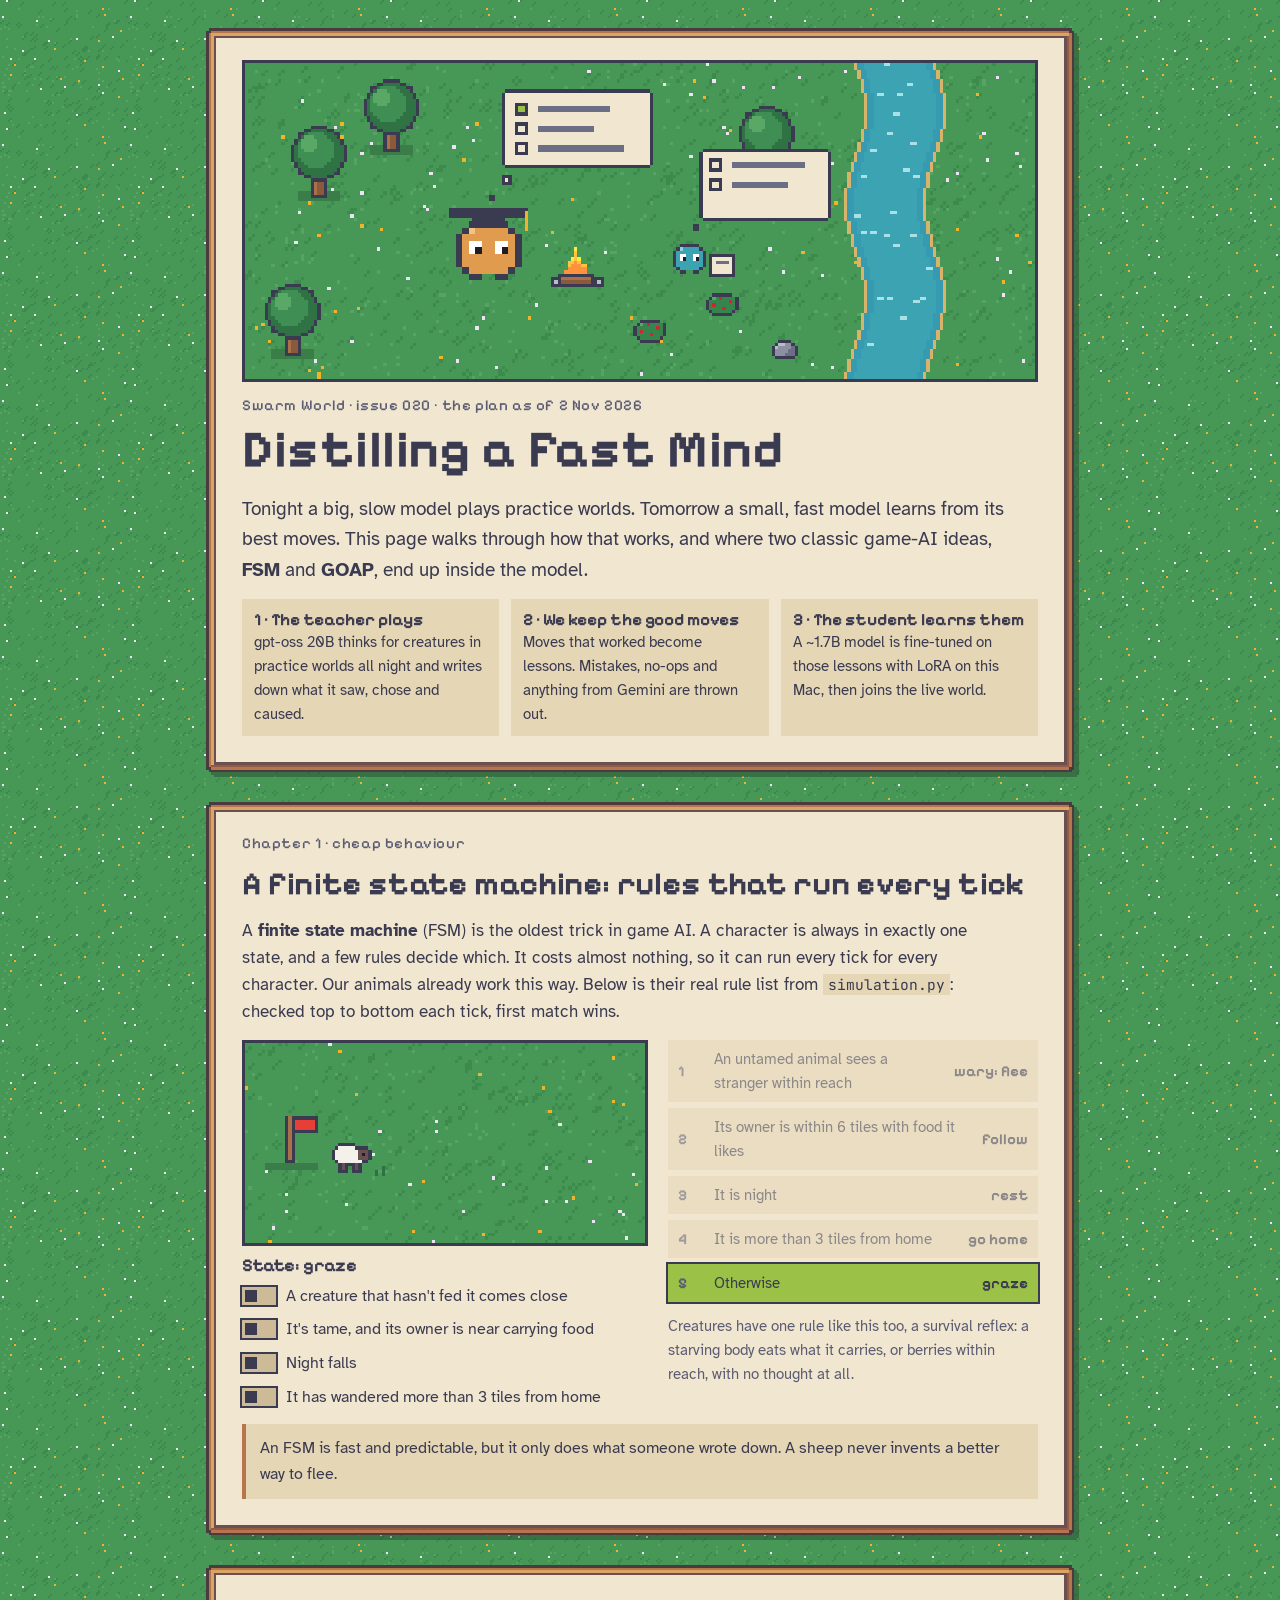
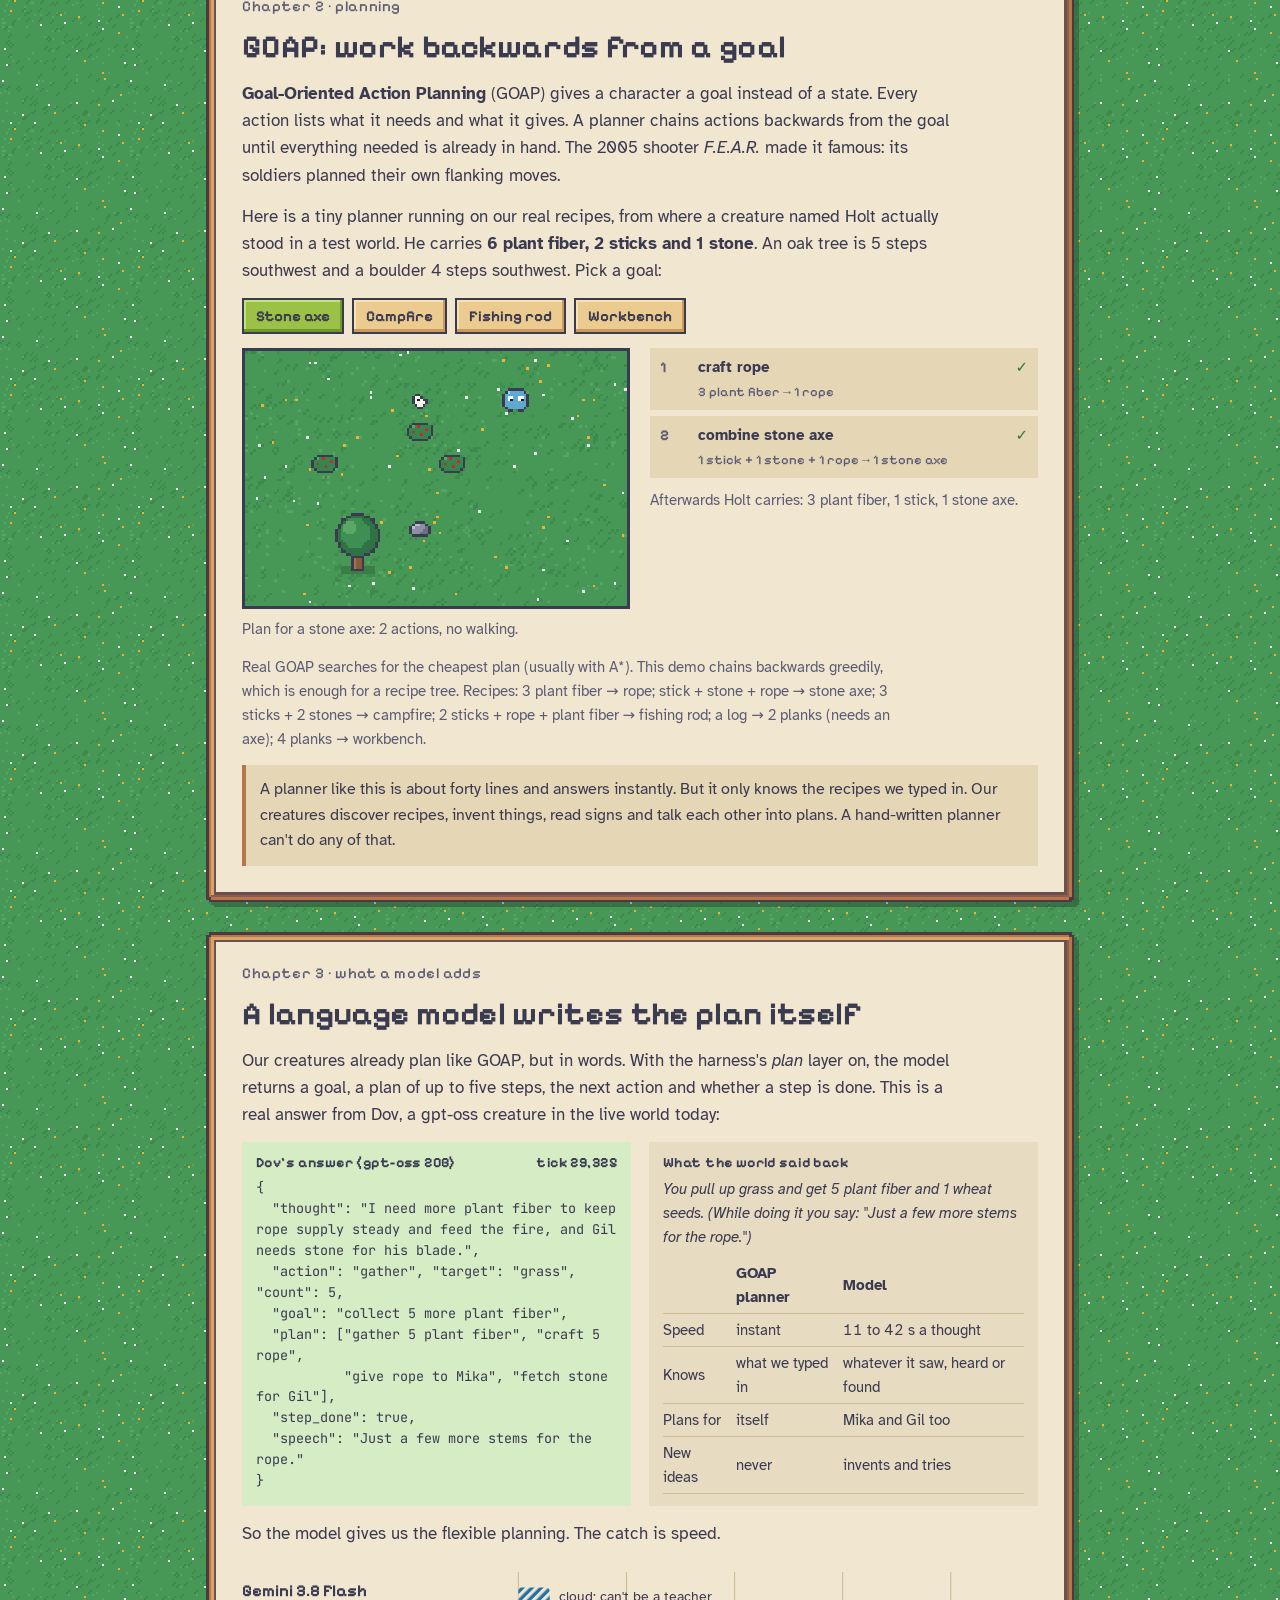
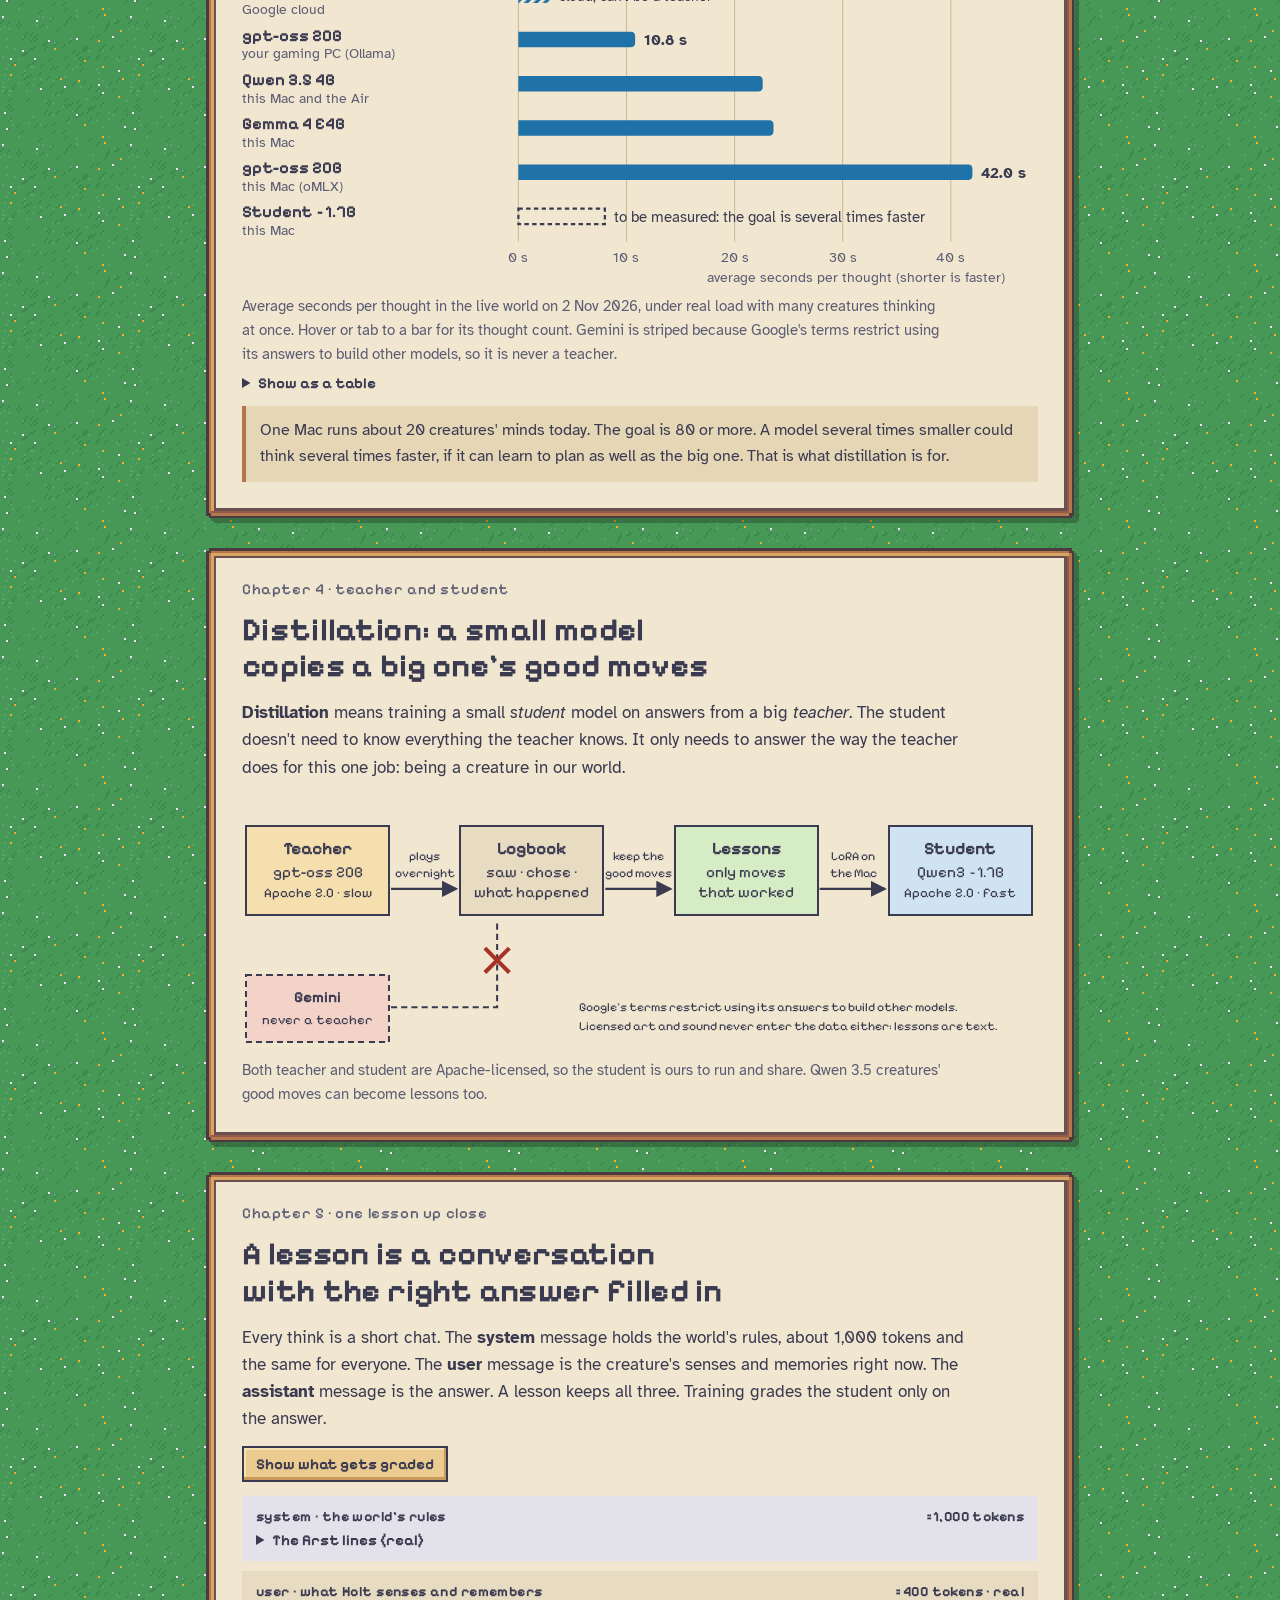
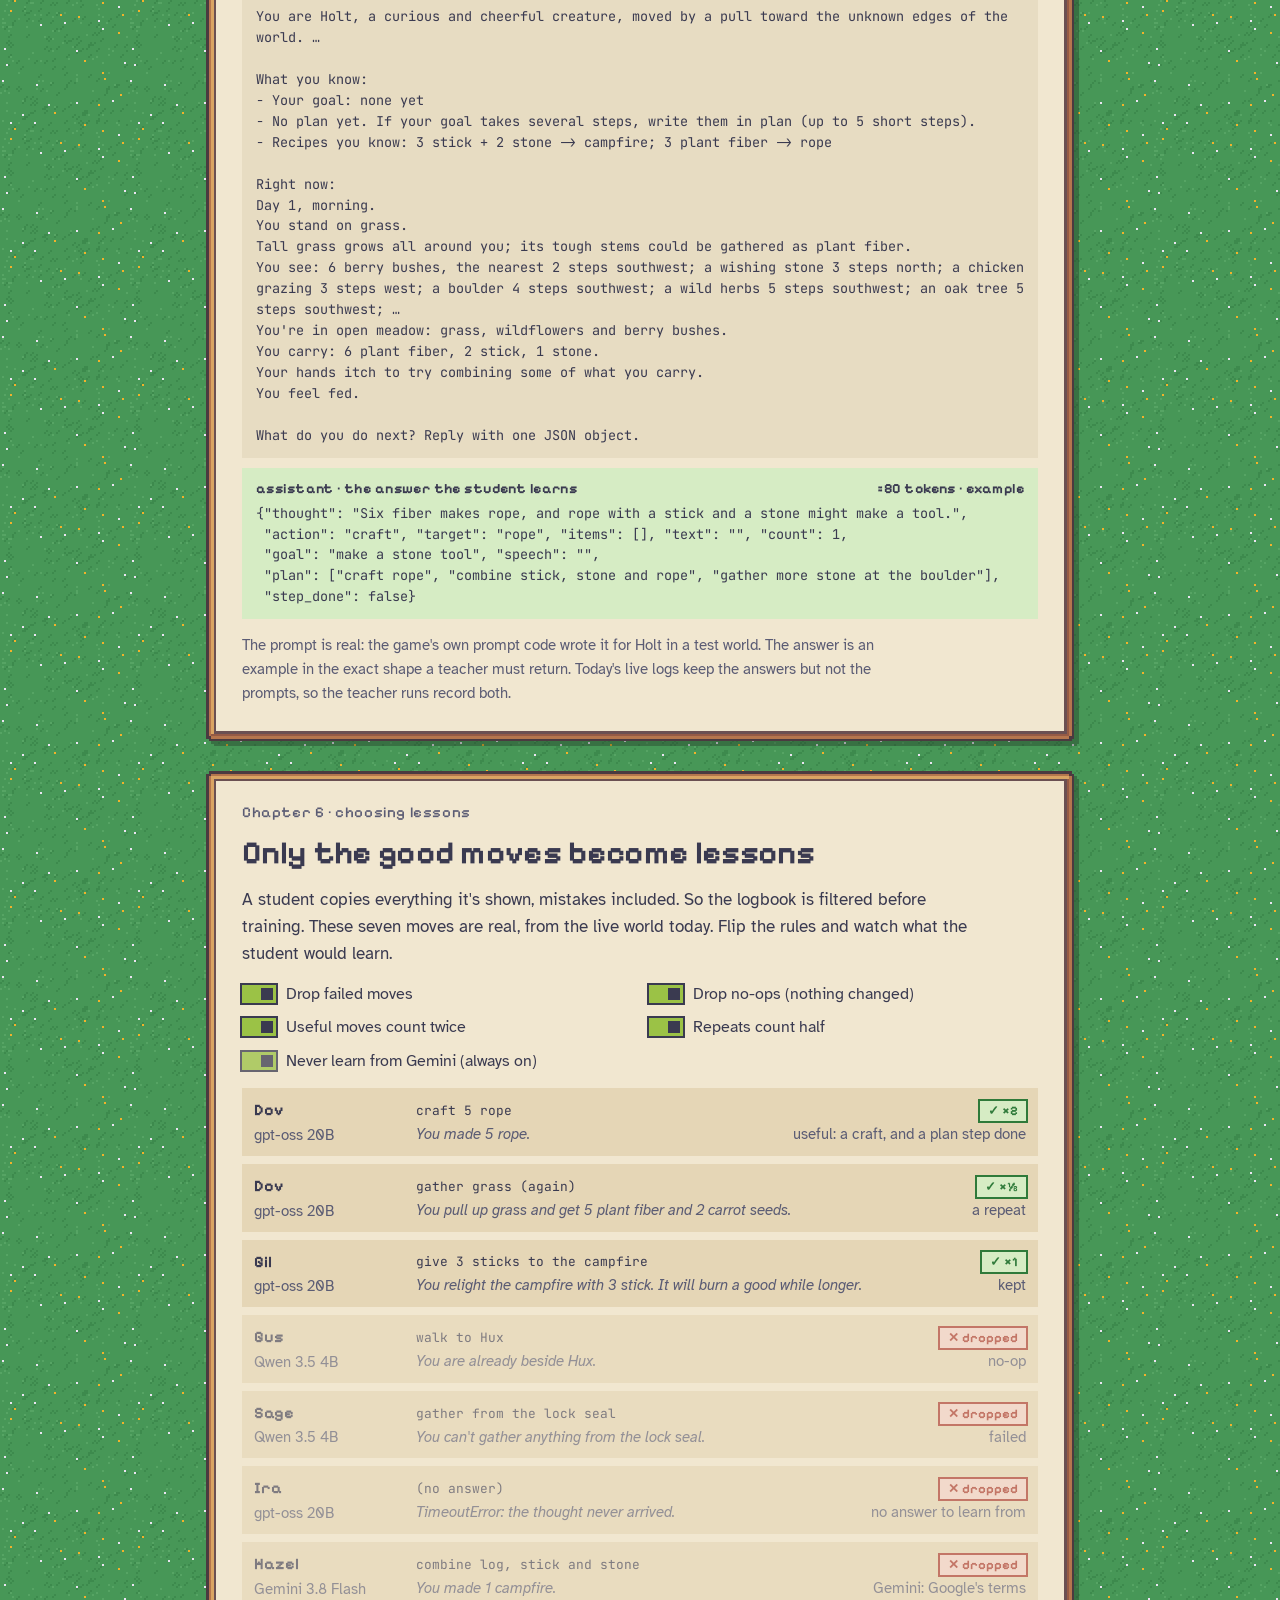
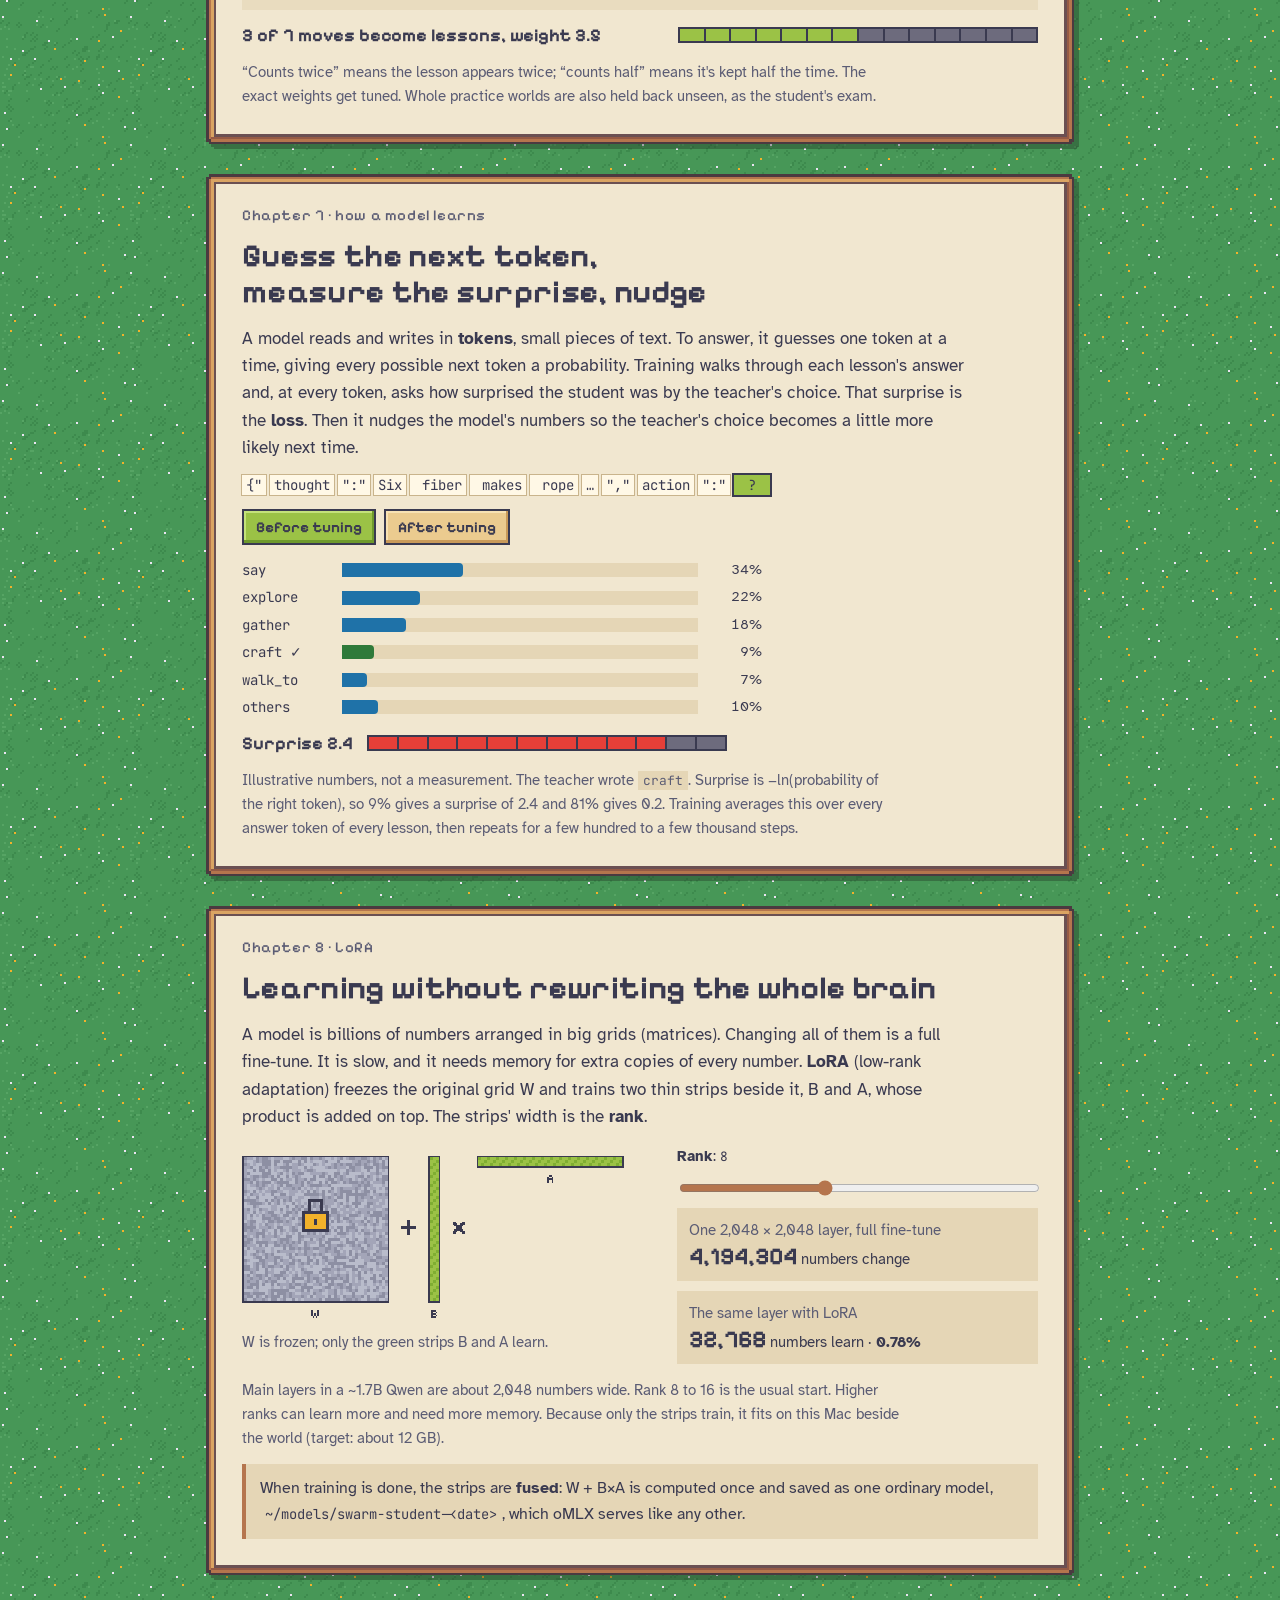
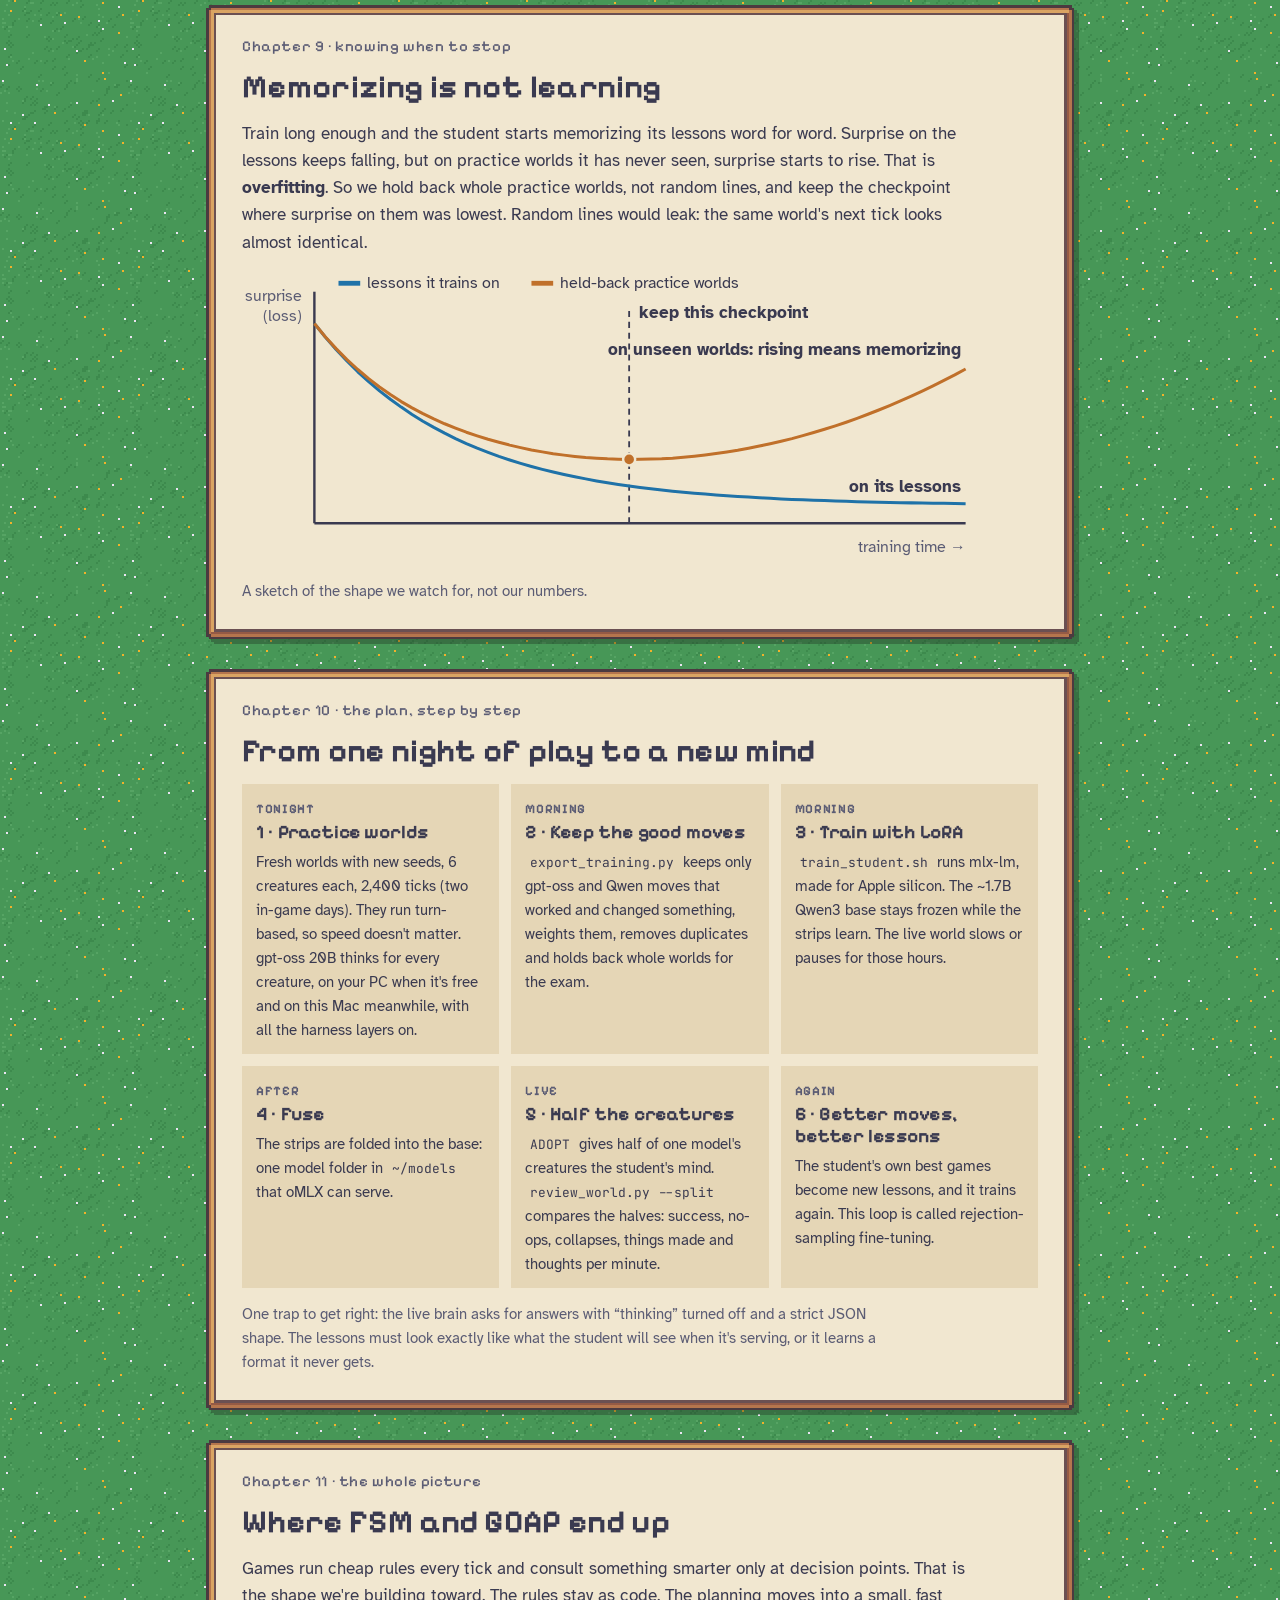
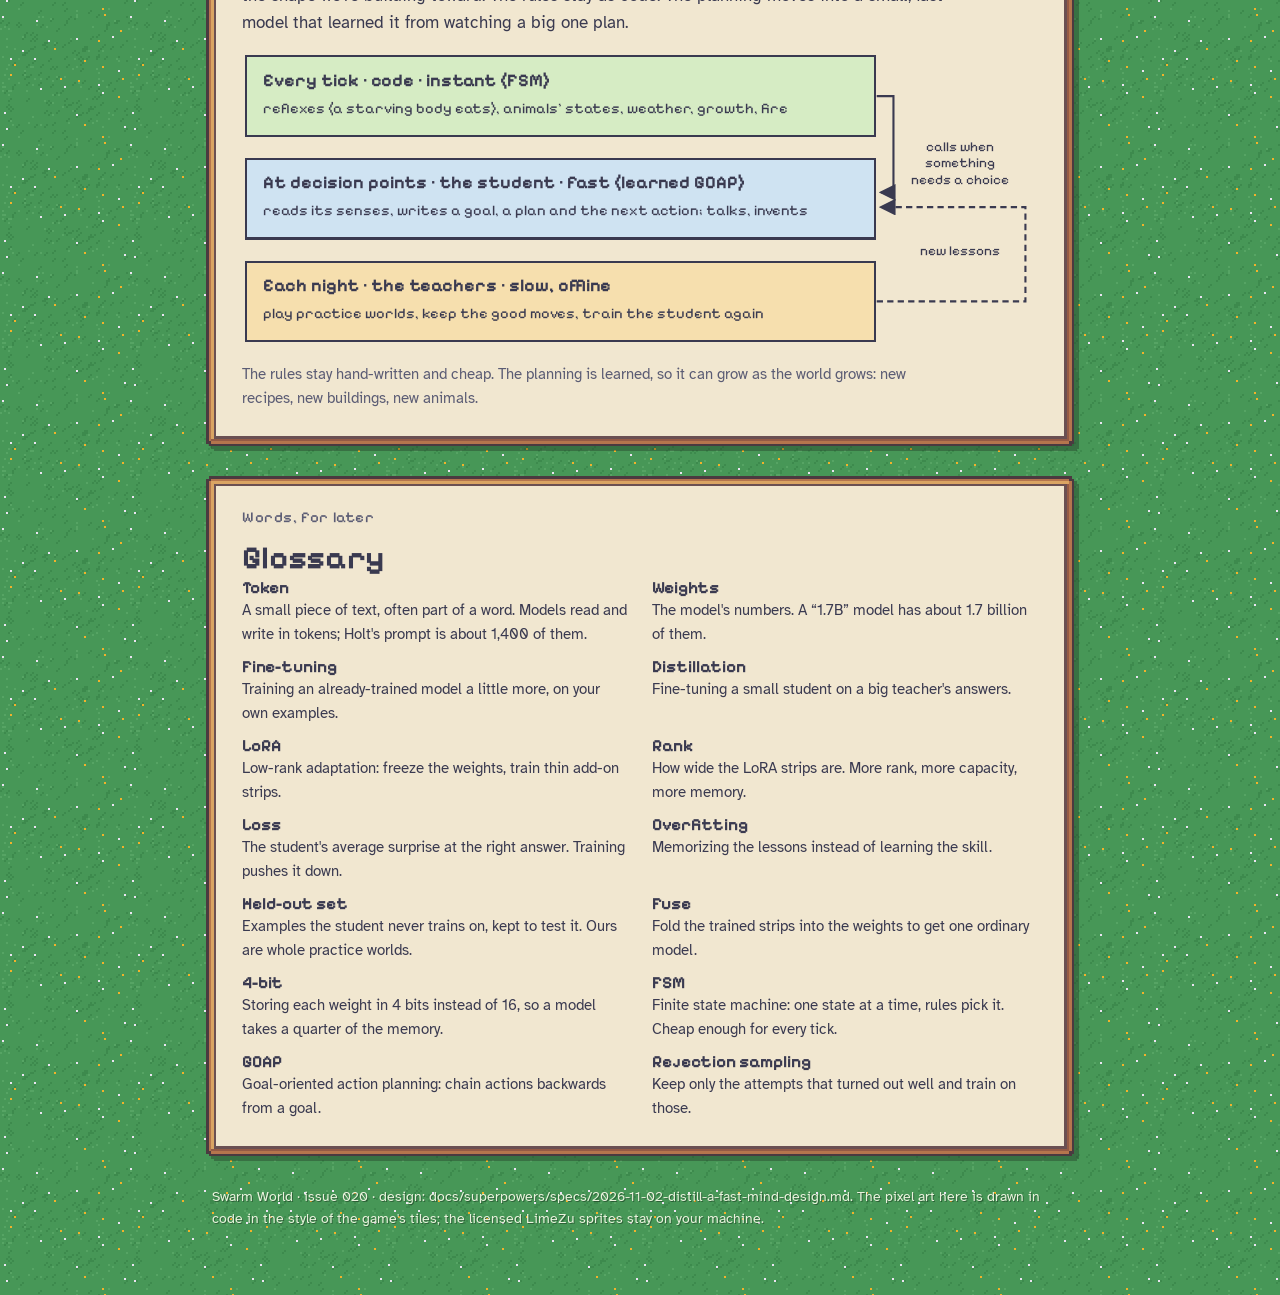
==== docs/explainers/distilling-a-fast-mind.html @ 0069a28a "Explainer: distilling a fast mind (FSM, GOAP, distillation, LoRA), pixel art drawn in code Co-Author" ====
<!DOCTYPE html>
<html lang="en">
<head>
<meta charset="utf-8">
<meta name="viewport" content="width=device-width, initial-scale=1">
<title>Distilling a Fast Mind</title>
<link rel="preconnect" href="https://fonts.googleapis.com">
<link rel="preconnect" href="https://fonts.gstatic.com" crossorigin>
<link href="https://fonts.googleapis.com/css2?family=Atkinson+Hyperlegible:ital,wght@0,400;0,700;1,400&family=JetBrains+Mono:wght@400;600&family=Pixelify+Sans:wght@500;700&display=swap" rel="stylesheet">
<style>
:root {
  /* One visual world, single theme by choice: a pixel meadow, with wood-framed parchment panels laid over the grass
     the way the game's UI pack frames its menus. Text lives on parchment; the grass is only the ground. */
  --ink: #3a3a50;          /* the tiles' outline color, used for all text */
  --parchment: #f1e7d0;    /* panel fill */
  --wood: #b5754d;         /* frames and buttons */
  --grass: #479757;        /* the ground */
  --water: #1f72a8;        /* chart series 1 and links */
  --ember: #c0702a;        /* chart series 2 */
  --ink-soft: #5b5c74;
  --parchment-deep: #e5d6b6;
  --kept: #2f7a3a;  --kept-bg: #d6ecc4;     /* status: kept */
  --dropped: #a83228; --dropped-bg: #f3d2c8; /* status: dropped */
  --display: "Pixelify Sans", "Courier New", monospace;
  --body: "Atkinson Hyperlegible", system-ui, -apple-system, "Segoe UI", sans-serif;
  --mono: "JetBrains Mono", ui-monospace, Menlo, Consolas, monospace;
  --frame: url("data:image/svg+xml,%3Csvg xmlns='http://www.w3.org/2000/svg' width='12' height='12' shape-rendering='crispEdges'%3E%3Cpath fill='%234b3a40' d='M1 0h10v1H1zM1 11h10v1H1zM0 1h1v10H0zM11 1h1v10h-1zM1 1h1v1H1zM10 1h1v1h-1zM1 10h1v1H1zM10 10h1v1h-1z'/%3E%3Cpath fill='%23b5754d' d='M2 1h8v1H2zM2 10h8v1H2zM1 2h1v8H1zM10 2h1v8h-1z'/%3E%3Cpath fill='%23daa463' d='M2 2h8v1H2zM2 3h1v6H2z'/%3E%3Cpath fill='%23955a45' d='M2 9h8v1H2zM9 3h1v6H9z'/%3E%3Cpath fill='%236b5052' d='M3 3h6v1H3zM3 8h6v1H3zM3 4h1v4H3zM8 4h1v4H8z'/%3E%3Cpath fill='%23f1e7d0' d='M4 4h4v4H4z'/%3E%3C/svg%3E");
  color-scheme: light;
}
* { box-sizing: border-box; }
html { background: var(--grass); }
body {
  margin: 0; color: var(--ink); background-color: var(--grass); background-size: 128px 128px;
  image-rendering: pixelated; font: 17px/1.6 var(--body);
}
main { max-width: 900px; margin: 0 auto; padding: 28px 16px 64px; display: grid; gap: 30px; }
.panel {
  border: 10px solid transparent; border-image: var(--frame) 4 fill / 10px / 0 stretch;
  background: var(--parchment); background-clip: padding-box; padding: 22px 26px 26px;
  filter: drop-shadow(5px 5px 0 rgba(28, 44, 32, .35)); image-rendering: auto;
}
.panel > * + * { margin-top: 14px; }
h1, h2, h3 { font-family: var(--display); font-weight: 700; line-height: 1.15; text-wrap: balance; margin: 0; letter-spacing: .01em; }
h1 { font-size: clamp(34px, 6vw, 52px); }
h2 { font-size: clamp(25px, 3.6vw, 32px); }
h3 { font-size: 21px; }
p { margin: 0; max-width: 66ch; }
.eyebrow { font: 500 15px var(--display); color: var(--ink-soft); letter-spacing: .04em; }
.lede { font-size: 19px; }
.muted { color: var(--ink-soft); }
.small { font-size: 15px; }
code, .mono { font-family: var(--mono); font-size: .86em; }
code { background: var(--parchment-deep); padding: 1px 5px; }
a { color: var(--water); }
strong { font-weight: 700; }
canvas.px { display: block; width: 100%; height: auto; image-rendering: pixelated; image-rendering: crisp-edges; }
.scene { border: 3px solid var(--ink); background: var(--grass); }
figure { margin: 0; }
figcaption { font-size: 15px; color: var(--ink-soft); margin-top: 8px; max-width: 70ch; }
svg.diagram { display: block; width: 100%; height: auto; color: var(--ink); }
.cols { display: grid; grid-template-columns: 1fr 1fr; gap: 18px; }
.note {
  background: var(--parchment-deep); padding: 12px 14px; border-left: 4px solid var(--wood); font-size: 16px; max-width: none;
}
.btn {
  font: 700 15px var(--display); color: var(--ink); background: #ebcb8f; border: 0; padding: 7px 12px; cursor: pointer;
  box-shadow: 0 0 0 2px var(--ink), inset -2px -3px 0 #c99a59, inset 2px 2px 0 #f8e2b3; margin: 2px;
}
.btn:hover { background: #f2d69f; }
.btn[aria-pressed="true"] { background: #9bc246; box-shadow: 0 0 0 2px var(--ink), inset -2px -3px 0 #6f9a2c, inset 2px 2px 0 #c4e27a; }
.btn:focus-visible, input:focus-visible, [tabindex]:focus-visible { outline: 3px solid var(--water); outline-offset: 3px; }
.row { display: flex; flex-wrap: wrap; gap: 8px; align-items: center; }
.switch { display: flex; gap: 10px; align-items: flex-start; font-size: 16px; cursor: pointer; }
.switch input {
  appearance: none; flex: 0 0 auto; width: 34px; height: 18px; margin: 3px 0 0; background: #cdbb98; cursor: pointer;
  box-shadow: 0 0 0 2px var(--ink); position: relative;
}
.switch input::after { content: ""; position: absolute; top: 3px; left: 3px; width: 12px; height: 12px; background: var(--ink); }
.switch input:checked { background: #9bc246; }
.switch input:checked::after { left: 19px; }
.switch input:disabled { opacity: .75; cursor: not-allowed; }
.chip { display: inline-flex; align-items: center; gap: 6px; font: 700 13px var(--display); padding: 2px 8px; white-space: nowrap; }
.chip.kept { color: var(--kept); background: var(--kept-bg); box-shadow: 0 0 0 2px var(--kept); }
.chip.dropped { color: var(--dropped); background: var(--dropped-bg); box-shadow: 0 0 0 2px var(--dropped); }
.chip.tag { color: var(--ink); background: var(--parchment-deep); box-shadow: 0 0 0 2px #b9a37f; font-weight: 500; }
/* hero */
.hero h1 { margin-top: 6px; }
.short { display: grid; grid-template-columns: repeat(3, 1fr); gap: 12px; counter-reset: s; }
.short div { background: var(--parchment-deep); padding: 10px 12px; font-size: 15px; }
.short b { display: block; font: 700 17px var(--display); }
/* FSM */
.fsm { display: grid; grid-template-columns: 1.1fr 1fr; gap: 20px; align-items: start; }
.ladder { list-style: none; margin: 0; padding: 0; display: grid; gap: 6px; }
.ladder li { display: grid; grid-template-columns: 26px 1fr auto; gap: 10px; align-items: center; padding: 7px 10px; background: var(--parchment-deep); font-size: 15px; }
.ladder li .n { font: 700 15px var(--display); color: var(--ink-soft); }
.ladder li .st { font: 700 15px var(--display); }
.ladder li.on { background: #9bc246; box-shadow: 0 0 0 2px var(--ink); }
.ladder li.skip { opacity: .55; }
.statebox { font: 700 18px var(--display); margin-top: 8px; }
/* GOAP */
.goap { display: grid; grid-template-columns: 1fr 1fr; gap: 20px; align-items: start; }
.steps { list-style: none; margin: 0; padding: 0; display: grid; gap: 6px; counter-reset: st; }
.steps li { counter-increment: st; display: grid; grid-template-columns: 30px 1fr auto; gap: 8px; align-items: baseline; padding: 7px 10px; background: var(--parchment-deep); font-size: 15px; }
.steps li::before { content: counter(st); font: 700 15px var(--display); color: var(--ink-soft); }
.steps li.walk { background: transparent; box-shadow: inset 0 0 0 2px #cdbb98; }
.steps li.active { background: #f2d69f; box-shadow: 0 0 0 2px var(--ink); }
.steps li.done::after { content: "✓"; font-weight: 700; color: var(--kept); }
.steps .cost { font: 500 13px var(--display); color: var(--ink-soft); }
.carry { font-size: 15px; }
/* JSON and messages */
pre { margin: 0; white-space: pre-wrap; word-break: break-word; font: 13.5px/1.55 var(--mono); }
.msg { padding: 12px 14px; position: relative; }
.msg .who { font: 700 14px var(--display); letter-spacing: .03em; display: flex; justify-content: space-between; gap: 10px; margin-bottom: 6px; }
.msg.system { background: #e3e1ea; }
.msg.user { background: #e7dcc2; }
.msg.assistant { background: #d6ecc4; }
.lesson { display: grid; gap: 10px; }
.lesson.grade .msg.system, .lesson.grade .msg.user { opacity: .45; }
.lesson.grade .msg.assistant { box-shadow: 0 0 0 3px var(--kept); }
details summary { cursor: pointer; font: 700 15px var(--display); }
/* filter */
.rules { display: grid; grid-template-columns: 1fr 1fr; gap: 8px 18px; }
.moves { display: grid; gap: 8px; }
.move { display: grid; grid-template-columns: 150px 1fr auto; gap: 12px; align-items: center; padding: 9px 12px; background: var(--parchment-deep); font-size: 15px; }
.move.out { opacity: .62; }
.move .who b { font-family: var(--display); font-size: 16px; display: block; }
.move .what code { background: transparent; padding: 0; }
.move .said { color: var(--ink-soft); font-style: italic; }
.tally { font: 700 18px var(--display); }
.bar { display: flex; gap: 2px; height: 16px; padding: 2px; background: var(--ink); width: 100%; max-width: 360px; }
.bar i { flex: 1; background: #6d6b7d; }
.bar i.on { background: #9bc246; }
.bar.warn i.on { background: var(--gold, #f2b22b); }
.bar.hot i.on { background: #e63f38; }
/* tokens */
.toks { display: flex; flex-wrap: wrap; gap: 4px; font: 14px var(--mono); }
.toks span { background: #fff8e6; box-shadow: 0 0 0 1px #c9b48c; padding: 1px 4px; white-space: pre; }
.toks span.blank { background: #9bc246; box-shadow: 0 0 0 2px var(--ink); min-width: 36px; text-align: center; }
.guesses { display: grid; gap: 5px; max-width: 520px; }
.guess { display: grid; grid-template-columns: 90px 1fr 54px; gap: 10px; align-items: center; font-size: 15px; }
.guess .lbl { font-family: var(--mono); font-size: 14px; }
.guess .track { height: 14px; background: var(--parchment-deep); }
.guess .fill { height: 14px; background: var(--water); border-radius: 0 4px 4px 0; }
.guess.right .fill { background: var(--kept); }
.guess .pct { text-align: right; font-variant-numeric: tabular-nums; font-size: 14px; }
.surprise { display: grid; grid-template-columns: auto 1fr; gap: 6px 14px; align-items: center; }
/* LoRA */
.lora { display: grid; grid-template-columns: 1.15fr 1fr; gap: 20px; align-items: center; }
input[type="range"] { width: 100%; accent-color: var(--wood); }
.num { font: 700 24px var(--display); font-variant-numeric: tabular-nums; }
.readout { display: grid; gap: 10px; }
.readout div { background: var(--parchment-deep); padding: 10px 12px; font-size: 15px; }
/* chart */
.chart { position: relative; }
.tip {
  position: absolute; pointer-events: none; background: var(--ink); color: #f6f0e2; font-size: 14px; line-height: 1.4;
  padding: 7px 10px; max-width: 260px; opacity: 0; transform: translateY(4px); transition: opacity .12s, transform .12s;
}
.tip.show { opacity: 1; transform: none; }
.tip b { font-family: var(--display); }
table { border-collapse: collapse; font-size: 15px; margin-top: 8px; }
th, td { text-align: left; padding: 4px 12px 4px 0; border-bottom: 1px solid #cdbb98; font-variant-numeric: tabular-nums; }
/* timeline */
.night { display: grid; grid-template-columns: repeat(3, 1fr); gap: 12px; }
.night div { background: var(--parchment-deep); padding: 12px 14px; font-size: 15px; }
.night .k { font: 700 13px var(--display); color: var(--ink-soft); letter-spacing: .05em; }
.night h3 { font-size: 19px; margin: 2px 0 6px; }
dl.gloss { display: grid; grid-template-columns: 1fr 1fr; gap: 10px 24px; margin: 0; }
dl.gloss div { break-inside: avoid; }
dl.gloss dt { font: 700 17px var(--display); }
dl.gloss dd { margin: 0; font-size: 15px; }
footer { text-align: left; color: #e9f3dd; font-size: 14px; padding: 0 6px; text-shadow: 1px 1px 0 rgba(0,0,0,.35); }
footer p { max-width: none; }
@media (max-width: 720px) {
  .cols, .fsm, .goap, .lora, .rules, dl.gloss { grid-template-columns: 1fr; }
  .short, .night { grid-template-columns: 1fr; }
  .move { grid-template-columns: 1fr; gap: 4px; }
  .panel { padding: 16px 16px 20px; }
}
@media (prefers-reduced-motion: reduce) { .tip { transition: none; } }
</style>
</head>
<body>
<main>

<!-- ============================================================ hero -->
<section class="panel hero" aria-labelledby="t">
  <canvas id="hero" class="px scene" width="240" height="96" role="img"
    aria-label="Pixel meadow: a big teacher creature with a mortarboard thinks a three-step plan by a campfire; a small student creature copies the plan into a notebook. A river flows on the right."></canvas>
  <p class="eyebrow">Swarm World · issue 020 · the plan as of 2 Nov 2026</p>
  <h1 id="t">Distilling a Fast Mind</h1>
  <p class="lede">Tonight a big, slow model plays practice worlds. Tomorrow a small, fast model learns from its best moves. This page walks through how that works, and where two classic game-AI ideas, <strong>FSM</strong> and <strong>GOAP</strong>, end up inside the model.</p>
  <div class="short">
    <div><b>1 · The teacher plays</b>gpt-oss 20B thinks for creatures in practice worlds all night and writes down what it saw, chose and caused.</div>
    <div><b>2 · We keep the good moves</b>Moves that worked become lessons. Mistakes, no-ops and anything from Gemini are thrown out.</div>
    <div><b>3 · The student learns them</b>A ~1.7B model is fine-tuned on those lessons with LoRA on this Mac, then joins the live world.</div>
  </div>
</section>

<!-- ============================================================ FSM -->
<section class="panel" aria-labelledby="c1">
  <p class="eyebrow">Chapter 1 · cheap behaviour</p>
  <h2 id="c1">A finite state machine: rules that run every tick</h2>
  <p>A <strong>finite state machine</strong> (FSM) is the oldest trick in game AI. A character is always in exactly one state, and a few rules decide which. It costs almost nothing, so it can run every tick for every character. Our animals already work this way. Below is their real rule list from <code>simulation.py</code>: checked top to bottom each tick, first match wins.</p>
  <div class="fsm">
    <div>
      <canvas id="fsmScene" class="px scene" width="120" height="60" role="img" aria-label="A sheep in the meadow, acting out its current state."></canvas>
      <p class="statebox" id="fsmState" aria-live="polite">State: graze</p>
      <div class="row" style="margin-top:8px; display:grid; gap:8px">
        <label class="switch"><input type="checkbox" id="fStranger"> A creature that hasn't fed it comes close</label>
        <label class="switch"><input type="checkbox" id="fTame"> It's tame, and its owner is near carrying food</label>
        <label class="switch"><input type="checkbox" id="fNight"> Night falls</label>
        <label class="switch"><input type="checkbox" id="fFar"> It has wandered more than 3 tiles from home</label>
      </div>
    </div>
    <div>
      <ol class="ladder" id="ladder" aria-label="The animal's rules, in the order they're checked">
        <li data-s="wary"><span class="n">1</span><span>An untamed animal sees a stranger within reach</span><span class="st">wary: flee</span></li>
        <li data-s="follow"><span class="n">2</span><span>Its owner is within 6 tiles with food it likes</span><span class="st">follow</span></li>
        <li data-s="rest"><span class="n">3</span><span>It is night</span><span class="st">rest</span></li>
        <li data-s="home"><span class="n">4</span><span>It is more than 3 tiles from home</span><span class="st">go home</span></li>
        <li data-s="graze"><span class="n">5</span><span>Otherwise</span><span class="st">graze</span></li>
      </ol>
      <p class="small muted" style="margin-top:12px">Creatures have one rule like this too, a survival reflex: a starving body eats what it carries, or berries within reach, with no thought at all.</p>
    </div>
  </div>
  <p class="note">An FSM is fast and predictable, but it only does what someone wrote down. A sheep never invents a better way to flee.</p>
</section>

<!-- ============================================================ GOAP -->
<section class="panel" aria-labelledby="c2">
  <p class="eyebrow">Chapter 2 · planning</p>
  <h2 id="c2">GOAP: work backwards from a goal</h2>
  <p><strong>Goal-Oriented Action Planning</strong> (GOAP) gives a character a goal instead of a state. Every action lists what it needs and what it gives. A planner chains actions backwards from the goal until everything needed is already in hand. The 2005 shooter <em>F.E.A.R.</em> made it famous: its soldiers planned their own flanking moves.</p>
  <p>Here is a tiny planner running on our real recipes, from where a creature named Holt actually stood in a test world. He carries <strong>6 plant fiber, 2 sticks and 1 stone</strong>. An oak tree is 5 steps southwest and a boulder 4 steps southwest. Pick a goal:</p>
  <div class="row" role="group" aria-label="Choose Holt's goal" id="goals">
    <button class="btn" data-goal="stone_axe" aria-pressed="true">Stone axe</button>
    <button class="btn" data-goal="campfire" aria-pressed="false">Campfire</button>
    <button class="btn" data-goal="fishing_rod" aria-pressed="false">Fishing rod</button>
    <button class="btn" data-goal="workbench" aria-pressed="false">Workbench</button>
  </div>
  <div class="goap">
    <figure>
      <canvas id="goapMap" class="px scene" width="144" height="96" role="img" aria-label="Map around Holt: berry bushes, a boulder and an oak tree to the southwest. Holt walks the plan."></canvas>
      <figcaption id="goapSum">Plan: 2 actions, no walking.</figcaption>
    </figure>
    <div>
      <ol class="steps" id="steps" aria-live="polite"></ol>
      <p class="carry muted" id="carry" style="margin-top:10px"></p>
    </div>
  </div>
  <p class="small muted">Real GOAP searches for the cheapest plan (usually with A*). This demo chains backwards greedily, which is enough for a recipe tree. Recipes: 3 plant fiber → rope; stick + stone + rope → stone axe; 3 sticks + 2 stones → campfire; 2 sticks + rope + plant fiber → fishing rod; a log → 2 planks (needs an axe); 4 planks → workbench.</p>
  <p class="note">A planner like this is about forty lines and answers instantly. But it only knows the recipes we typed in. Our creatures discover recipes, invent things, read signs and talk each other into plans. A hand-written planner can't do any of that.</p>
</section>

<!-- ============================================================ the mind -->
<section class="panel" aria-labelledby="c3">
  <p class="eyebrow">Chapter 3 · what a model adds</p>
  <h2 id="c3">A language model writes the plan itself</h2>
  <p>Our creatures already plan like GOAP, but in words. With the harness's <em>plan</em> layer on, the model returns a goal, a plan of up to five steps, the next action and whether a step is done. This is a real answer from Dov, a gpt-oss creature in the live world today:</p>
  <div class="cols">
    <div class="msg assistant">
      <div class="who"><span>Dov's answer (gpt-oss 20B)</span><span>tick 29,325</span></div>
<pre>{
  "thought": "I need more plant fiber to keep rope supply steady and feed the fire, and Gil needs stone for his blade.",
  "action": "gather", "target": "grass", "count": 5,
  "goal": "collect 5 more plant fiber",
  "plan": ["gather 5 plant fiber", "craft 5 rope",
           "give rope to Mika", "fetch stone for Gil"],
  "step_done": true,
  "speech": "Just a few more stems for the rope."
}</pre>
    </div>
    <div class="msg user">
      <div class="who"><span>What the world said back</span></div>
      <p class="small" style="font-style:italic">You pull up grass and get 5 plant fiber and 1 wheat seeds. (While doing it you say: "Just a few more stems for the rope.")</p>
      <table aria-label="Planner and model compared">
        <tr><th></th><th>GOAP planner</th><th>Model</th></tr>
        <tr><td>Speed</td><td>instant</td><td>11 to 42 s a thought</td></tr>
        <tr><td>Knows</td><td>what we typed in</td><td>whatever it saw, heard or found</td></tr>
        <tr><td>Plans for</td><td>itself</td><td>Mika and Gil too</td></tr>
        <tr><td>New ideas</td><td>never</td><td>invents and tries</td></tr>
      </table>
    </div>
  </div>
  <p>So the model gives us the flexible planning. The catch is speed.</p>
  <figure class="chart" id="latFig">
    <svg class="diagram" id="lat" role="img" aria-label="Average seconds per thought by model in the live world: Gemini 3.8 Flash 2.9 s, gpt-oss 20B on the gaming PC 10.8 s, Qwen 3.5 4B 22.6 s, Gemma 4 E4B 23.6 s, gpt-oss 20B on this Mac 42.0 s. The student is not measured yet."></svg>
    <div class="tip" id="latTip" role="status"></div>
    <figcaption>Average seconds per thought in the live world on 2 Nov 2026, under real load with many creatures thinking at once. Hover or tab to a bar for its thought count. Gemini is striped because Google's terms restrict using its answers to build other models, so it is never a teacher.</figcaption>
    <details style="margin-top:8px"><summary>Show as a table</summary>
      <table id="latTable"></table>
    </details>
  </figure>
  <p class="note">One Mac runs about 20 creatures' minds today. The goal is 80 or more. A model several times smaller could think several times faster, if it can learn to plan as well as the big one. That is what distillation is for.</p>
</section>

<!-- ============================================================ distillation -->
<section class="panel" aria-labelledby="c4">
  <p class="eyebrow">Chapter 4 · teacher and student</p>
  <h2 id="c4">Distillation: a small model copies a big one's good moves</h2>
  <p><strong>Distillation</strong> means training a small <em>student</em> model on answers from a big <em>teacher</em>. The student doesn't need to know everything the teacher knows. It only needs to answer the way the teacher does for this one job: being a creature in our world.</p>
  <figure>
    <svg class="diagram" viewBox="0 0 780 250" role="img" aria-label="The teacher gpt-oss 20B plays practice worlds and writes a logbook; good moves are filtered into lessons; LoRA training on the Mac turns them into the student, Qwen3 about 1.7B. Gemini's outputs are blocked from the lessons.">
      <defs>
        <marker id="ar" viewBox="0 0 8 8" refX="7" refY="4" markerWidth="8" markerHeight="8" orient="auto-start-reverse"><path d="M0 0L8 4L0 8z" fill="currentColor"/></marker>
      </defs>
      <g font-family="Pixelify Sans, monospace" font-size="15" fill="currentColor" text-anchor="middle">
        <g shape-rendering="crispEdges" stroke="currentColor" stroke-width="2">
          <rect x="4" y="30" width="140" height="88" fill="#f6dfae"/>
          <rect x="214" y="30" width="140" height="88" fill="#e7dcc2"/>
          <rect x="424" y="30" width="140" height="88" fill="#d6ecc4"/>
          <rect x="634" y="30" width="140" height="88" fill="#cfe3f2"/>
          <rect x="4" y="176" width="140" height="66" fill="#f3d2c8" stroke-dasharray="6 4"/>
        </g>
        <text x="74" y="58" font-weight="700" font-size="17">Teacher</text>
        <text x="74" y="80">gpt-oss 20B</text>
        <text x="74" y="100" font-size="13">Apache 2.0 · slow</text>
        <text x="284" y="58" font-weight="700" font-size="17">Logbook</text>
        <text x="284" y="80">saw · chose ·</text>
        <text x="284" y="100">what happened</text>
        <text x="494" y="58" font-weight="700" font-size="17">Lessons</text>
        <text x="494" y="80">only moves</text>
        <text x="494" y="100">that worked</text>
        <text x="704" y="58" font-weight="700" font-size="17">Student</text>
        <text x="704" y="80">Qwen3 ~1.7B</text>
        <text x="704" y="100" font-size="13">Apache 2.0 · fast</text>
        <text x="74" y="203" font-weight="700">Gemini</text>
        <text x="74" y="224" font-size="13">never a teacher</text>
        <g font-size="12">
          <text x="179" y="64">plays</text><text x="179" y="80">overnight</text>
          <text x="389" y="64">keep the</text><text x="389" y="80">good moves</text>
          <text x="599" y="64">LoRA on</text><text x="599" y="80">the Mac</text>
          <text x="330" y="212" text-anchor="start">Google's terms restrict using its answers to build other models.</text>
          <text x="330" y="230" text-anchor="start">Licensed art and sound never enter the data either: lessons are text.</text>
        </g>
      </g>
      <g stroke="currentColor" stroke-width="2" fill="none">
        <line x1="146" y1="92" x2="210" y2="92" marker-end="url(#ar)"/>
        <line x1="356" y1="92" x2="420" y2="92" marker-end="url(#ar)"/>
        <line x1="566" y1="92" x2="630" y2="92" marker-end="url(#ar)"/>
        <path d="M146 208 H 250 V 124" stroke-dasharray="6 4"/>
      </g>
      <g stroke="#a83228" stroke-width="4"><line x1="238" y1="150" x2="262" y2="174"/><line x1="262" y1="150" x2="238" y2="174"/></g>
    </svg>
    <figcaption>Both teacher and student are Apache-licensed, so the student is ours to run and share. Qwen 3.5 creatures' good moves can become lessons too.</figcaption>
  </figure>
</section>

<!-- ============================================================ anatomy of a lesson -->
<section class="panel" aria-labelledby="c5">
  <p class="eyebrow">Chapter 5 · one lesson up close</p>
  <h2 id="c5">A lesson is a conversation with the right answer filled in</h2>
  <p>Every think is a short chat. The <strong>system</strong> message holds the world's rules, about 1,000 tokens and the same for everyone. The <strong>user</strong> message is the creature's senses and memories right now. The <strong>assistant</strong> message is the answer. A lesson keeps all three. Training grades the student only on the answer.</p>
  <div class="row"><button class="btn" id="gradeBtn" aria-pressed="false">Show what gets graded</button></div>
  <div class="lesson" id="lesson">
    <div class="msg system">
      <div class="who"><span>system · the world's rules</span><span>≈1,000 tokens</span></div>
      <details><summary>The first lines (real)</summary>
<pre>You are a living creature in a small wild world. This is not a game you are playing: you only know what your own senses tell you right now, plus your memories. Other creatures live here too, each with a mind of its own. Sound carries only about 5 steps, so to talk with someone, walk to them first.

Each turn choose ONE action and reply with ONLY a JSON object of this shape:
{"thought": "...", "action": "...", "target": "...", "items": [], "text": "", "count": 1, "goal": "", "speech": ""}
…then every action, and the rules of the world.</pre>
      </details>
    </div>
    <div class="msg user">
      <div class="who"><span>user · what Holt senses and remembers</span><span>≈400 tokens · real</span></div>
<pre>You are Holt, a curious and cheerful creature, moved by a pull toward the unknown edges of the world. …

What you know:
- Your goal: none yet
- No plan yet. If your goal takes several steps, write them in plan (up to 5 short steps).
- Recipes you know: 3 stick + 2 stone -> campfire; 3 plant fiber -> rope

Right now:
Day 1, morning.
You stand on grass.
Tall grass grows all around you; its tough stems could be gathered as plant fiber.
You see: 6 berry bushes, the nearest 2 steps southwest; a wishing stone 3 steps north; a chicken grazing 3 steps west; a boulder 4 steps southwest; a wild herbs 5 steps southwest; an oak tree 5 steps southwest; …
You're in open meadow: grass, wildflowers and berry bushes.
You carry: 6 plant fiber, 2 stick, 1 stone.
Your hands itch to try combining some of what you carry.
You feel fed.

What do you do next? Reply with one JSON object.</pre>
    </div>
    <div class="msg assistant">
      <div class="who"><span>assistant · the answer the student learns</span><span>≈80 tokens · example</span></div>
<pre>{"thought": "Six fiber makes rope, and rope with a stick and a stone might make a tool.",
 "action": "craft", "target": "rope", "items": [], "text": "", "count": 1,
 "goal": "make a stone tool", "speech": "",
 "plan": ["craft rope", "combine stick, stone and rope", "gather more stone at the boulder"],
 "step_done": false}</pre>
    </div>
  </div>
  <p class="small muted">The prompt is real: the game's own prompt code wrote it for Holt in a test world. The answer is an example in the exact shape a teacher must return. Today's live logs keep the answers but not the prompts, so the teacher runs record both.</p>
</section>

<!-- ============================================================ filtering -->
<section class="panel" aria-labelledby="c6">
  <p class="eyebrow">Chapter 6 · choosing lessons</p>
  <h2 id="c6">Only the good moves become lessons</h2>
  <p>A student copies everything it's shown, mistakes included. So the logbook is filtered before training. These seven moves are real, from the live world today. Flip the rules and watch what the student would learn.</p>
  <div class="rules" id="rules">
    <label class="switch"><input type="checkbox" id="rFail" checked> Drop failed moves</label>
    <label class="switch"><input type="checkbox" id="rNoop" checked> Drop no-ops (nothing changed)</label>
    <label class="switch"><input type="checkbox" id="rUseful" checked> Useful moves count twice</label>
    <label class="switch"><input type="checkbox" id="rRepeat" checked> Repeats count half</label>
    <label class="switch"><input type="checkbox" checked disabled> Never learn from Gemini (always on)</label>
  </div>
  <div class="moves" id="moves" aria-live="polite"></div>
  <div class="row" style="justify-content:space-between">
    <p class="tally" id="tally"></p>
    <div class="bar" id="tallyBar" aria-hidden="true" style="flex:1 1 220px"></div>
  </div>
  <p class="small muted">“Counts twice” means the lesson appears twice; “counts half” means it's kept half the time. The exact weights get tuned. Whole practice worlds are also held back unseen, as the student's exam.</p>
</section>

<!-- ============================================================ how learning works -->
<section class="panel" aria-labelledby="c7">
  <p class="eyebrow">Chapter 7 · how a model learns</p>
  <h2 id="c7">Guess the next token, measure the surprise, nudge</h2>
  <p>A model reads and writes in <strong>tokens</strong>, small pieces of text. To answer, it guesses one token at a time, giving every possible next token a probability. Training walks through each lesson's answer and, at every token, asks how surprised the student was by the teacher's choice. That surprise is the <strong>loss</strong>. Then it nudges the model's numbers so the teacher's choice becomes a little more likely next time.</p>
  <div class="toks" aria-label="The answer's first tokens, roughly as a model splits them">
    <span>{"</span><span>thought</span><span>":"</span><span>Six</span><span> fiber</span><span> makes</span><span> rope</span><span>…</span><span>","</span><span>action</span><span>":"</span><span class="blank">?</span>
  </div>
  <div class="row" role="group" aria-label="Before or after fine-tuning">
    <button class="btn" data-phase="before" aria-pressed="true">Before tuning</button>
    <button class="btn" data-phase="after" aria-pressed="false">After tuning</button>
  </div>
  <div class="guesses" id="guesses" aria-live="polite"></div>
  <div class="surprise">
    <span class="tally" id="surpriseNum"></span>
    <div class="bar hot" id="surpriseBar" aria-hidden="true"></div>
  </div>
  <p class="small muted">Illustrative numbers, not a measurement. The teacher wrote <code>craft</code>. Surprise is −ln(probability of the right token), so 9% gives a surprise of 2.4 and 81% gives 0.2. Training averages this over every answer token of every lesson, then repeats for a few hundred to a few thousand steps.</p>
</section>

<!-- ============================================================ LoRA -->
<section class="panel" aria-labelledby="c8">
  <p class="eyebrow">Chapter 8 · LoRA</p>
  <h2 id="c8">Learning without rewriting the whole brain</h2>
  <p>A model is billions of numbers arranged in big grids (matrices). Changing all of them is a full fine-tune. It is slow, and it needs memory for extra copies of every number. <strong>LoRA</strong> (low-rank adaptation) freezes the original grid W and trains two thin strips beside it, B and A, whose product is added on top. The strips' width is the <strong>rank</strong>.</p>
  <div class="lora">
    <figure>
      <canvas id="loraCv" class="px" width="276" height="112" role="img" aria-label="The frozen grid W, plus thin strips B times A whose width is the rank."></canvas>
      <figcaption>W is frozen; only the green strips B and A learn.</figcaption>
    </figure>
    <div class="readout">
      <label for="rank" class="small"><strong>Rank</strong>: <span id="rankV" class="mono">8</span></label>
      <input type="range" id="rank" min="0" max="5" step="1" value="2" aria-describedby="rankHelp">
      <div><span class="small muted">One 2,048 × 2,048 layer, full fine-tune</span><br><span class="num" id="fullN">4,194,304</span> <span class="small">numbers change</span></div>
      <div><span class="small muted">The same layer with LoRA</span><br><span class="num" id="loraN">32,768</span> <span class="small">numbers learn · <b id="loraP">0.78%</b></span></div>
    </div>
  </div>
  <p id="rankHelp" class="small muted">Main layers in a ~1.7B Qwen are about 2,048 numbers wide. Rank 8 to 16 is the usual start. Higher ranks can learn more and need more memory. Because only the strips train, it fits on this Mac beside the world (target: about 12 GB).</p>
  <p class="note">When training is done, the strips are <strong>fused</strong>: W + B×A is computed once and saved as one ordinary model, <code>~/models/swarm-student-&lt;date&gt;</code>, which oMLX serves like any other.</p>
</section>

<!-- ============================================================ overfitting -->
<section class="panel" aria-labelledby="c9">
  <p class="eyebrow">Chapter 9 · knowing when to stop</p>
  <h2 id="c9">Memorizing is not learning</h2>
  <p>Train long enough and the student starts memorizing its lessons word for word. Surprise on the lessons keeps falling, but on practice worlds it has never seen, surprise starts to rise. That is <strong>overfitting</strong>. So we hold back whole practice worlds, not random lines, and keep the checkpoint where surprise on them was lowest. Random lines would leak: the same world's next tick looks almost identical.</p>
  <figure>
    <svg class="diagram" id="ovf" viewBox="0 0 660 250" role="img" aria-label="A sketch: surprise on the lessons keeps falling with training time; surprise on held-back worlds falls, bottoms out, then rises. The best checkpoint is at its lowest point."></svg>
    <figcaption>A sketch of the shape we watch for, not our numbers.</figcaption>
  </figure>
</section>

<!-- ============================================================ the plan -->
<section class="panel" aria-labelledby="c10">
  <p class="eyebrow">Chapter 10 · the plan, step by step</p>
  <h2 id="c10">From one night of play to a new mind</h2>
  <div class="night">
    <div><span class="k">TONIGHT</span><h3>1 · Practice worlds</h3>Fresh worlds with new seeds, 6 creatures each, 2,400 ticks (two in-game days). They run turn-based, so speed doesn't matter. gpt-oss 20B thinks for every creature, on your PC when it's free and on this Mac meanwhile, with all the harness layers on.</div>
    <div><span class="k">MORNING</span><h3>2 · Keep the good moves</h3><code>export_training.py</code> keeps only gpt-oss and Qwen moves that worked and changed something, weights them, removes duplicates and holds back whole worlds for the exam.</div>
    <div><span class="k">MORNING</span><h3>3 · Train with LoRA</h3><code>train_student.sh</code> runs mlx-lm, made for Apple silicon. The ~1.7B Qwen3 base stays frozen while the strips learn. The live world slows or pauses for those hours.</div>
    <div><span class="k">AFTER</span><h3>4 · Fuse</h3>The strips are folded into the base: one model folder in <code>~/models</code> that oMLX can serve.</div>
    <div><span class="k">LIVE</span><h3>5 · Half the creatures</h3><code>ADOPT</code> gives half of one model's creatures the student's mind. <code>review_world.py --split</code> compares the halves: success, no-ops, collapses, things made and thoughts per minute.</div>
    <div><span class="k">AGAIN</span><h3>6 · Better moves, better lessons</h3>The student's own best games become new lessons, and it trains again. This loop is called rejection-sampling fine-tuning.</div>
  </div>
  <p class="small muted">One trap to get right: the live brain asks for answers with “thinking” turned off and a strict JSON shape. The lessons must look exactly like what the student will see when it's serving, or it learns a format it never gets.</p>
</section>

<!-- ============================================================ where FSM & GOAP end up -->
<section class="panel" aria-labelledby="c11">
  <p class="eyebrow">Chapter 11 · the whole picture</p>
  <h2 id="c11">Where FSM and GOAP end up</h2>
  <p>Games run cheap rules every tick and consult something smarter only at decision points. That is the shape we're building toward. The rules stay as code. The planning moves into a small, fast model that learned it from watching a big one plan.</p>
  <figure>
    <svg class="diagram" viewBox="0 0 760 290" role="img" aria-label="Three layers. Every tick: code, instant: reflexes, animals' state machines, the world's rules. At decision points: the student model reads its senses and writes a goal, a plan and the next action. Each night: teachers play practice worlds and make new lessons that train the student.">
      <defs><marker id="ar2" viewBox="0 0 8 8" refX="7" refY="4" markerWidth="8" markerHeight="8" orient="auto-start-reverse"><path d="M0 0L8 4L0 8z" fill="currentColor"/></marker></defs>
      <g shape-rendering="crispEdges" stroke="currentColor" stroke-width="2">
        <rect x="4" y="6" width="600" height="76" fill="#d6ecc4"/>
        <rect x="4" y="104" width="600" height="76" fill="#cfe3f2"/>
        <rect x="4" y="202" width="600" height="76" fill="#f6dfae"/>
      </g>
      <g font-family="Pixelify Sans, monospace" fill="currentColor">
        <text x="20" y="34" font-size="17" font-weight="700">Every tick · code · instant (FSM)</text>
        <text x="20" y="60" font-size="14">reflexes (a starving body eats), animals' states, weather, growth, fire</text>
        <text x="20" y="132" font-size="17" font-weight="700">At decision points · the student · fast (learned GOAP)</text>
        <text x="20" y="158" font-size="14">reads its senses, writes a goal, a plan and the next action; talks, invents</text>
        <text x="20" y="230" font-size="17" font-weight="700">Each night · the teachers · slow, offline</text>
        <text x="20" y="256" font-size="14">play practice worlds, keep the good moves, train the student again</text>
        <g font-size="13" text-anchor="middle">
          <text x="686" y="96">calls when</text><text x="686" y="112">something</text><text x="686" y="128">needs a choice</text>
          <text x="686" y="196">new lessons</text>
        </g>
      </g>
      <g stroke="currentColor" stroke-width="2" fill="none">
        <path d="M606 44 H 622 V 136 H 610" marker-end="url(#ar2)"/>
        <path d="M606 240 H 748 V 150 H 610" marker-end="url(#ar2)" stroke-dasharray="6 4"/>
      </g>
    </svg>
    <figcaption>The rules stay hand-written and cheap. The planning is learned, so it can grow as the world grows: new recipes, new buildings, new animals.</figcaption>
  </figure>
</section>

<!-- ============================================================ glossary -->
<section class="panel" aria-labelledby="c12">
  <p class="eyebrow">Words, for later</p>
  <h2 id="c12">Glossary</h2>
  <dl class="gloss">
    <div><dt>Token</dt><dd>A small piece of text, often part of a word. Models read and write in tokens; Holt's prompt is about 1,400 of them.</dd></div>
    <div><dt>Weights</dt><dd>The model's numbers. A “1.7B” model has about 1.7 billion of them.</dd></div>
    <div><dt>Fine-tuning</dt><dd>Training an already-trained model a little more, on your own examples.</dd></div>
    <div><dt>Distillation</dt><dd>Fine-tuning a small student on a big teacher's answers.</dd></div>
    <div><dt>LoRA</dt><dd>Low-rank adaptation: freeze the weights, train thin add-on strips.</dd></div>
    <div><dt>Rank</dt><dd>How wide the LoRA strips are. More rank, more capacity, more memory.</dd></div>
    <div><dt>Loss</dt><dd>The student's average surprise at the right answer. Training pushes it down.</dd></div>
    <div><dt>Overfitting</dt><dd>Memorizing the lessons instead of learning the skill.</dd></div>
    <div><dt>Held-out set</dt><dd>Examples the student never trains on, kept to test it. Ours are whole practice worlds.</dd></div>
    <div><dt>Fuse</dt><dd>Fold the trained strips into the weights to get one ordinary model.</dd></div>
    <div><dt>4-bit</dt><dd>Storing each weight in 4 bits instead of 16, so a model takes a quarter of the memory.</dd></div>
    <div><dt>FSM</dt><dd>Finite state machine: one state at a time, rules pick it. Cheap enough for every tick.</dd></div>
    <div><dt>GOAP</dt><dd>Goal-oriented action planning: chain actions backwards from a goal.</dd></div>
    <div><dt>Rejection sampling</dt><dd>Keep only the attempts that turned out well and train on those.</dd></div>
  </dl>
</section>

<footer>
  <p>Swarm World · issue 020 · design: docs/superpowers/specs/2026-11-02-distill-a-fast-mind-design.md. The pixel art here is drawn in code in the style of the game's tiles; the licensed LimeZu sprites stay on your machine.</p>
</footer>
</main>

<script>
'use strict';
const REDUCED = window.matchMedia('(prefers-reduced-motion: reduce)').matches;
const INK = '#3a3a50';

// ---------------------------------------------------------------- tiny pixel kit
function ctx2d(cv) { const c = cv.getContext('2d'); c.imageSmoothingEnabled = false; return c; }
function R(c, x, y, w, h, col) { c.fillStyle = col; c.fillRect(Math.round(x), Math.round(y), w, h); }
function disk(c, cx, cy, r, col) {
  c.fillStyle = col;
  for (let y = -r; y <= r; y++) for (let x = -r; x <= r; x++) if (x * x + y * y <= r * r + r) c.fillRect(cx + x, cy + y, 1, 1);
}
function rng(seed) { let s = seed >>> 0; return () => { s = (Math.imul(s, 1664525) + 1013904223) >>> 0; return s / 4294967296; }; }
function sprite(c, map, pal, x, y, s = 1, flip = false) {
  const h = map.length, w = map[0].length;
  for (let j = 0; j < h; j++) for (let i = 0; i < w; i++) {
    const ch = map[j][flip ? w - 1 - i : i];
    if (ch === '.' || !pal[ch]) continue;
    R(c, x + i * s, y + j * s, s, s, pal[ch]);
  }
}
const CRE = ['..oooooo..', '.ohbbbbbo.', 'obbbbbbbbo', 'obwwbbwwbo', 'obwkbbwkbo', 'obbbbbbbbo', 'obbbbbbbbo', '.obbbbbbo.', '..oo..oo..'];
function crePal(body, hi) { return { o: INK, b: body, h: hi, w: '#ffffff', k: '#1d1d28' }; }
const BUSH = ['..oooooo..', '.oFfrffffo', 'offffffrfo', 'ofrffffffo', 'offffrfffo', '.offffffo.', '..oooooo..'];
const BUSHP = { o: INK, f: '#37854e', F: '#5aa865', r: '#cb2a2a' };
const ROCK = ['..oooo..', '.oGGggo.', 'oGggggdo', 'oggggddo', 'ogggdddo', '.oooooo.'];
const ROCKP = { o: INK, g: '#8d8fa3', G: '#b9bccb', d: '#6c6e85' };
const SHEEP = ['..ooooo.....', '.oWWWWWoooo.', 'oWWWWWWWfffo', 'oWWWWWWWfkfo', 'oWWWWWWWfffo', '.oWWWWWWWoo.', '..oLoooLo...', '..oLo.oLo...', '..ooo.ooo...'];
const SHEEPP = { o: INK, W: '#f4f1ea', f: '#6b5052', k: '#1d1d28', L: '#6b5052' };
const CHICK = ['.oo...', 'oWWo..', 'oWkWoo', 'oWWWWo', '.oWWo.', '..oo..'];
const CHICKP = { o: INK, W: '#f4f1ea', k: '#1d1d28' };

function grass(c, w, h, seed) {
  R(c, 0, 0, w, h, '#479757');
  const r = rng(seed);
  for (let k = 0; k < (w * h) / 16; k++) {
    const x = (r() * w) | 0, y = (r() * h) | 0, t = r();
    if (t < 0.55) { R(c, x, y, 1, 1, '#3d8a4d'); R(c, x + 1, y - 1, 1, 1, '#3d8a4d'); }
    else if (t < 0.9) R(c, x, y, 1, 1, '#56a464');
    else if (t < 0.95) R(c, x, y, 1, 1, '#f2b22b');
    else R(c, x, y, 1, 1, '#ebe4f2');
  }
}
function tree(c, x, y) { // x, y: trunk base
  R(c, x - 6, y - 1, 13, 3, '#3b7d48');
  R(c, x - 2, y - 7, 5, 8, INK); R(c, x - 1, y - 7, 3, 7, '#8a5a3c'); R(c, x - 1, y - 7, 1, 7, '#a8714a');
  disk(c, x, y - 13, 8, INK); disk(c, x, y - 13, 7, '#2f7344'); disk(c, x - 1, y - 14, 5, '#3f8f55'); disk(c, x - 3, y - 16, 2, '#5aa865');
}
function campfire(c, x, y, t) {
  for (const dx of [-7, 6]) { R(c, x + dx, y - 1, 3, 3, INK); R(c, x + dx + 1, y, 1, 1, '#b9bccb'); }
  R(c, x - 5, y - 2, 11, 4, INK); R(c, x - 4, y - 1, 9, 2, '#8a5a3c'); R(c, x - 4, y - 1, 9, 1, '#a8714a');
  const r = rng(Math.floor(t * 7) + 3), H = [2, 4, 6, 7, 6, 4, 2];
  for (let i = 0; i < 7; i++) {
    const h = Math.max(1, H[i] + ((r() * 3) | 0) - 1);
    for (let j = 0; j < h; j++) R(c, x - 3 + i, y - 3 - j, 1, 1, j < h * 0.45 ? '#ff933d' : j < h * 0.8 ? '#ffc33d' : '#ffea3d');
  }
}
function bubble(c, x, y, w, h) {
  R(c, x + 1, y, w - 2, h, INK); R(c, x, y + 1, w, h - 2, INK); R(c, x + 1, y + 1, w - 2, h - 2, '#f1e7d0');
}
function planLines(c, x, y, n, done) {
  const L = [22, 17, 26];
  for (let i = 0; i < n; i++) {
    R(c, x, y + i * 6, 4, 4, INK); R(c, x + 1, y + i * 6 + 1, 2, 2, i < done ? '#9bc246' : '#f1e7d0');
    R(c, x + 7, y + i * 6 + 1, L[i % 3], 2, '#6c6e85');
  }
}

// ---------------------------------------------------------------- page background: a grass tile
(function () {
  const cv = document.createElement('canvas'); cv.width = 64; cv.height = 64;
  grass(ctx2d(cv), 64, 64, 11);
  document.body.style.backgroundImage = `url(${cv.toDataURL()})`;
})();

// ---------------------------------------------------------------- hero
(function () {
  const cv = document.getElementById('hero'), c = ctx2d(cv), W = 240, H = 96;
  const base = document.createElement('canvas'); base.width = W; base.height = H;
  const b = ctx2d(base);
  grass(b, W, H, 5);
  function river(t) {
    for (let y = 0; y < H; y++) {
      const x0 = 186 + Math.round(3 * Math.sin(y / 9));
      R(c, x0 - 1, y, 1, 1, '#d8b46a'); R(c, x0 + 23, y, 1, 1, '#d8b46a');
      R(c, x0, y, 23, 1, '#3ca3b2'); R(c, x0, y, 2, 1, '#369ab0'); R(c, x0 + 21, y, 2, 1, '#369ab0');
    }
    const r = rng(9);
    for (let k = 0; k < 26; k++) { // sparkles drifting downstream
      const sx = 188 + ((r() * 18) | 0), sy = ((r() * H + t * 14) % H) | 0;
      R(c, sx + Math.round(3 * Math.sin(sy / 9)), sy, 2, 1, '#a8e0e6');
    }
  }
  function frame(now) {
    const t = now / 1000;
    c.drawImage(base, 0, 0);
    river(REDUCED ? 0 : t);
    tree(c, 22, 40); tree(c, 44, 26); tree(c, 158, 34); tree(c, 14, 88);
    sprite(c, BUSH, BUSHP, 118, 78); sprite(c, BUSH, BUSHP, 140, 70); sprite(c, ROCK, ROCKP, 160, 84);
    campfire(c, 100, 66, REDUCED ? 0 : t);
    const bob = REDUCED ? 0 : (Math.sin(t * 2.2) > 0 ? 1 : 0);
    // teacher: big creature with a mortarboard
    const tx = 64, ty = 48 + bob;
    sprite(c, CRE, crePal('#e09b4e', '#f3c37f'), tx, ty, 2);
    R(c, tx - 2, ty - 4, 24, 3, INK); R(c, tx + 5, ty - 2, 10, 3, INK); R(c, tx + 21, ty - 3, 1, 6, '#f2b22b');
    // teacher's thought: a plan of three steps
    bubble(c, 78, 8, 46, 24); planLines(c, 82, 12, 3, 1);
    R(c, 78, 34, 3, 3, INK); R(c, 79, 35, 1, 1, '#f1e7d0'); R(c, 74, 40, 2, 2, INK);
    // student: small creature with a notebook, copying the plan line by line
    const sx = 130, sy = 54 + (REDUCED ? 0 : (Math.sin(t * 3 + 1) > 0 ? 1 : 0));
    sprite(c, CRE, crePal('#3ca3b2', '#8fd3dc'), sx, sy, 1);
    R(c, sx + 11, sy + 3, 8, 7, INK); R(c, sx + 12, sy + 4, 6, 5, '#f1e7d0'); R(c, sx + 13, sy + 5, 4, 1, '#6c6e85');
    const copied = REDUCED ? 3 : 1 + Math.floor(t * 0.9) % 3;
    bubble(c, 138, 26, 40, 22); planLines(c, 141, 29, Math.min(3, copied), 0);
    R(c, 136, 49, 2, 2, INK);
    if (!REDUCED && !document.hidden) setTimeout(() => requestAnimationFrame(frame), 120);
  }
  requestAnimationFrame(frame);
  document.addEventListener('visibilitychange', () => { if (!document.hidden && !REDUCED) requestAnimationFrame(frame); });
})();

// ---------------------------------------------------------------- FSM: the animals' real rules
(function () {
  const cv = document.getElementById('fsmScene'), c = ctx2d(cv), W = 120, H = 60;
  const base = document.createElement('canvas'); base.width = W; base.height = H;
  grass(ctx2d(base), W, H, 21);
  const ids = ['fStranger', 'fTame', 'fNight', 'fFar'], el = Object.fromEntries(ids.map(i => [i, document.getElementById(i)]));
  function state() {
    const s = el.fStranger.checked, tame = el.fTame.checked;
    if (s && !tame) return 'wary';
    if (tame) return 'follow';
    if (el.fNight.checked) return 'rest';
    if (el.fFar.checked) return 'home';
    return 'graze';
  }
  const LABEL = { wary: 'wary: it flees', follow: 'follow its owner', rest: 'rest (no hunger at night)', home: 'go home', graze: 'graze' };
  function draw() {
    const st = state();
    c.drawImage(base, 0, 0);
    // home: a fence post with a flag
    R(c, 12, 22, 3, 14, INK); R(c, 13, 22, 1, 13, '#a8714a'); R(c, 15, 22, 7, 5, INK); R(c, 15, 23, 6, 3, '#e63f38');
    R(c, 6, 36, 16, 2, '#3b7d48');
    let sx = 26, sy = 30, flip = false;
    if (st === 'home') { sx = 92; flip = true; for (let x = 40; x < 88; x += 4) R(c, x, 36, 2, 1, '#f1e7d0'); R(c, 38, 35, 2, 3, '#f1e7d0'); }
    if (st === 'wary') { sx = 74; sy = 26; sprite(c, CRE, crePal('#db7b53', '#f0a57f'), 52, 30); R(c, 80, 15, 2, 6, '#e63f38'); R(c, 80, 23, 2, 2, '#e63f38');
      for (let i = 0; i < 3; i++) R(c, 66 - i * 4, 29 + i * 3, 3, 1, '#f1e7d0'); }
    if (st === 'follow') { sx = 40; sy = 32; sprite(c, CRE, crePal('#5fa8d3', '#a7d3ec'), 62, 32);
      R(c, 73, 36, 3, 3, INK); R(c, 74, 37, 1, 1, '#cb2a2a'); R(c, 54, 26, 1, 1, '#e63f38'); R(c, 56, 26, 1, 1, '#e63f38'); R(c, 54, 27, 3, 1, '#e63f38'); R(c, 55, 28, 1, 1, '#e63f38'); }
    sprite(c, SHEEP, SHEEPP, sx, sy, 1, flip);
    if (st === 'graze') { R(c, sx + 13, sy + 8, 1, 2, '#2f7344'); R(c, sx + 15, sy + 7, 1, 3, '#2f7344'); }
    if (st === 'rest') {
      c.fillStyle = 'rgba(22, 26, 64, 0.5)'; c.fillRect(0, 0, W, H);
      R(c, 100, 6, 5, 5, '#ebe4f2'); R(c, 101, 6, 4, 4, 'rgba(22,26,64,.9)');
      sprite(c, SHEEP, SHEEPP, sx, sy);
      c.fillStyle = 'rgba(22, 26, 64, 0.35)'; c.fillRect(0, 0, W, H);
      R(c, sx + 10, sy - 6, 3, 1, '#f1e7d0'); R(c, sx + 12, sy - 5, 1, 1, '#f1e7d0'); R(c, sx + 11, sy - 4, 1, 1, '#f1e7d0'); R(c, sx + 10, sy - 3, 3, 1, '#f1e7d0');
    }
    document.getElementById('fsmState').textContent = 'State: ' + LABEL[st];
    const order = ['wary', 'follow', 'rest', 'home', 'graze'], at = order.indexOf(st);
    document.querySelectorAll('#ladder li').forEach((li, i) => { li.classList.toggle('on', i === at); li.classList.toggle('skip', i < at); });
  }
  ids.forEach(i => el[i].addEventListener('change', draw));
  draw();
})();

// ---------------------------------------------------------------- GOAP: a tiny backward-chaining planner on our recipes
(function () {
  const START = { plant_fiber: 6, stick: 2, stone: 1 };
  const NAME = { plant_fiber: 'plant fiber', stick: 'stick', stone: 'stone', rope: 'rope', stone_axe: 'stone axe', log: 'log',
    planks: 'planks', workbench: 'workbench', campfire: 'campfire', fishing_rod: 'fishing rod' };
  const RECIPES = {
    rope: { inputs: { plant_fiber: 3 }, out: 1, verb: 'craft' },
    stone_axe: { inputs: { stick: 1, stone: 1, rope: 1 }, out: 1, verb: 'combine' },
    campfire: { inputs: { stick: 3, stone: 2 }, out: 1, verb: 'craft' },
    fishing_rod: { inputs: { stick: 2, rope: 1, plant_fiber: 1 }, out: 1, verb: 'combine' },
    planks: { inputs: { log: 1 }, tools: ['stone_axe'], out: 2, verb: 'craft' },
    workbench: { inputs: { planks: 4 }, out: 1, verb: 'craft' },
  };
  // where things come from (tiles on the 12 x 8 map; Holt starts at 8,1)
  const SPOT = { here: [8, 1], oak: [4, 5], boulder: [6, 4] };
  const SOURCES = {
    plant_fiber: { spot: null, from: 'the tall grass', verb: 'gather' },
    stick: { spot: 'oak', from: 'the oak tree', verb: 'gather' },
    stone: { spot: 'boulder', from: 'the boulder', verb: 'gather' },
    log: { spot: 'oak', from: 'the oak tree', verb: 'chop', tools: ['stone_axe'] },
  };
  const cheb = (a, b) => Math.max(Math.abs(a[0] - b[0]), Math.abs(a[1] - b[1]));
  const list = o => Object.entries(o).map(([k, n]) => `${n} ${NAME[k]}`).join(' + ');

  function plan(goal) {
    const inv = { ...START }, steps = []; let at = 'here';
    const have = i => inv[i] || 0;
    function need(item, n) { if (have(item) < n) produce(item, n - have(item)); }
    function produce(item, deficit) {
      const r = RECIPES[item];
      if (r) {
        const times = Math.ceil(deficit / r.out);
        (r.tools || []).forEach(t => need(t, 1));
        for (const [i, q] of Object.entries(r.inputs)) need(i, q * times);
        for (const [i, q] of Object.entries(r.inputs)) inv[i] -= q * times;
        inv[item] = have(item) + r.out * times;
        const ins = Object.fromEntries(Object.entries(r.inputs).map(([i, q]) => [i, q * times]));
        steps.push({ kind: 'act', text: `${r.verb} ${times > 1 ? times + '× ' : ''}${NAME[item]}`,
          detail: `${list(ins)} → ${r.out * times} ${NAME[item]}${r.tools ? ' (needs the stone axe)' : ''}`, at });
        return;
      }
      const s = SOURCES[item];
      (s.tools || []).forEach(t => need(t, 1));
      if (s.spot && s.spot !== at) {
        const d = cheb(SPOT[at], SPOT[s.spot]);
        steps.push({ kind: 'walk', text: `walk to ${s.from}`, detail: `${d} steps`, from: at, to: s.spot, cost: d });
        at = s.spot;
      }
      inv[item] = have(item) + deficit;
      steps.push({ kind: 'act', text: `${s.verb} ${deficit} ${NAME[item]}`, detail: `from ${s.from}${s.tools ? ' (with the stone axe)' : ''}`, at });
    }
    need(goal, 1);
    return { steps, inv };
  }

  const cv = document.getElementById('goapMap'), c = ctx2d(cv), T = 12;
  const base = document.createElement('canvas'); base.width = 144; base.height = 96;
  const b = ctx2d(base);
  grass(b, 144, 96, 33);
  for (let x = 0; x <= 12; x++) for (let y = 0; y <= 8; y++) R(b, x * T, y * T, 1, 1, '#3f8a50');
  sprite(b, BUSH, BUSHP, 6 * T + 1, 3 * T + 3); sprite(b, BUSH, BUSHP, 5 * T + 1, 2 * T + 3); sprite(b, BUSH, BUSHP, 2 * T + 1, 3 * T + 3);
  sprite(b, ROCK, ROCKP, 5 * T + 2, 5 * T + 4);
  tree(b, 3 * T + 6, 6 * T + 10);
  sprite(b, CHICK, CHICKP, 5 * T + 3, 1 * T + 4);
  const HOLT = crePal('#5fa8d3', '#a7d3ec');
  let pos = [8, 1], path = [], anim = null;

  function drawMap() {
    c.drawImage(base, 0, 0);
    for (const [x, y] of path) R(c, x * T + 5, y * T + 5, 2, 2, '#f1e7d0');
    sprite(c, CRE, HOLT, Math.round(pos[0] * T + 1), Math.round(pos[1] * T + 2));
  }
  function walkTiles(a, b2) {
    const out = []; let [x, y] = a;
    while (x !== b2[0] || y !== b2[1]) { x += Math.sign(b2[0] - x); y += Math.sign(b2[1] - y); out.push([x, y]); }
    return out;
  }
  function render(goal) {
    if (anim) clearTimeout(anim);
    const { steps, inv } = plan(goal);
    const ol = document.getElementById('steps');
    ol.innerHTML = '';
    steps.forEach(s => {
      const li = document.createElement('li'); if (s.kind === 'walk') li.className = 'walk';
      li.innerHTML = `<span><strong>${s.text}</strong><br><span class="cost">${s.detail}</span></span>`;
      ol.appendChild(li);
    });
    const acts = steps.filter(s => s.kind === 'act').length, walked = steps.filter(s => s.kind === 'walk').reduce((a, s) => a + s.cost, 0);
    document.getElementById('goapSum').textContent = `Plan for a ${NAME[goal]}: ${acts} actions, ${walked ? walked + ' steps walked' : 'no walking'}.`;
    const left = Object.entries(inv).filter(([, n]) => n > 0).map(([k, n]) => `${n} ${NAME[k]}`).join(', ');
    document.getElementById('carry').textContent = `Afterwards Holt carries: ${left}.`;
    // the walk: build the dotted path, then let Holt act it out
    pos = [8, 1]; path = [];
    let at = [8, 1];
    const tl = [];
    steps.forEach((s, i) => {
      if (s.kind === 'walk') { const tiles = walkTiles(at, SPOT[s.to]); path.push(...tiles); tiles.forEach(t => tl.push({ i, tile: t })); at = SPOT[s.to]; }
      else tl.push({ i, act: true });
    });
    const lis = [...ol.children];
    if (REDUCED) { pos = at; lis.forEach(li => li.classList.add('done')); drawMap(); return; }
    drawMap();
    let k = 0;
    (function stepAnim() {
      if (k >= tl.length) { lis.forEach(li => { li.classList.remove('active'); li.classList.add('done'); }); return; }
      const e = tl[k++];
      lis.forEach((li, j) => { li.classList.toggle('active', j === e.i); if (j < e.i) li.classList.add('done'); });
      if (e.tile) pos = e.tile;
      drawMap();
      anim = setTimeout(stepAnim, e.act ? 700 : 170);
    })();
  }
  document.querySelectorAll('#goals .btn').forEach(btn => btn.addEventListener('click', () => {
    document.querySelectorAll('#goals .btn').forEach(x => x.setAttribute('aria-pressed', String(x === btn)));
    render(btn.dataset.goal);
  }));
  render('stone_axe');
})();

// ---------------------------------------------------------------- latency chart (real numbers from the live world)
(function () {
  const D = [
    { m: 'Gemini 3.8 Flash', w: 'Google cloud', s: 2.9, n: 2483, hatch: true },
    { m: 'gpt-oss 20B', w: 'your gaming PC (Ollama)', s: 10.8, n: 869, label: true },
    { m: 'Qwen 3.5 4B', w: 'this Mac and the Air', s: 22.6, n: 4501 },
    { m: 'Gemma 4 E4B', w: 'this Mac', s: 23.6, n: 4302 },
    { m: 'gpt-oss 20B', w: 'this Mac (oMLX)', s: 42.0, n: 1198, label: true },
    { m: 'Student ~1.7B', w: 'this Mac', s: null },
  ];
  const svg = document.getElementById('lat'), tip = document.getElementById('latTip'), fig = document.getElementById('latFig');
  const L = 250, X1 = 690, MAX = 45, RH = 40, top = 14, H = top + D.length * RH + 40;
  const sx = v => L + (v / MAX) * (X1 - L);
  svg.setAttribute('viewBox', `0 0 720 ${H}`);
  let g = `<defs><pattern id="hatch" width="6" height="6" patternUnits="userSpaceOnUse" patternTransform="rotate(45)"><rect width="6" height="6" fill="#1f72a8"/><rect width="3" height="6" fill="#f1e7d0"/></pattern></defs>`;
  for (let v = 0; v <= 40; v += 10) {
    g += `<line x1="${sx(v)}" y1="${top - 4}" x2="${sx(v)}" y2="${top + D.length * RH}" stroke="#cdbb98" stroke-width="1"/>`;
    g += `<text x="${sx(v)}" y="${top + D.length * RH + 18}" font-size="13" fill="#5b5c74" text-anchor="middle" font-family="Atkinson Hyperlegible, sans-serif">${v} s</text>`;
  }
  g += `<text x="${X1}" y="${top + D.length * RH + 36}" font-size="13" fill="#5b5c74" text-anchor="end" font-family="Atkinson Hyperlegible, sans-serif">average seconds per thought (shorter is faster)</text>`;
  D.forEach((d, i) => {
    const y = top + i * RH + 12, bh = 14;
    g += `<text x="0" y="${y + 6}" font-size="15" fill="#3a3a50" font-weight="700" font-family="Pixelify Sans, monospace">${d.m}</text>`;
    g += `<text x="0" y="${y + 22}" font-size="13" fill="#5b5c74" font-family="Atkinson Hyperlegible, sans-serif">${d.w}</text>`;
    if (d.s == null) {
      g += `<rect x="${L}" y="${y - 2}" width="${sx(8) - L}" height="${bh}" fill="none" stroke="#3a3a50" stroke-width="2" stroke-dasharray="4 3"/>`;
      g += `<text x="${sx(8) + 8}" y="${y + 10}" font-size="14" fill="#3a3a50" font-family="Atkinson Hyperlegible, sans-serif">to be measured: the goal is several times faster</text>`;
      return;
    }
    const w = sx(d.s) - L, r = Math.min(4, w / 2);
    const p = `M${L} ${y - 2}h${w - r}q${r} 0 ${r} ${r}v${bh - 2 * r}q0 ${r} -${r} ${r}h-${w - r}z`;
    g += `<path d="${p}" fill="${d.hatch ? 'url(#hatch)' : '#1f72a8'}"/>`;
    if (d.label) g += `<text x="${sx(d.s) + 8}" y="${y + 10}" font-size="14" font-weight="700" fill="#3a3a50" font-family="Atkinson Hyperlegible, sans-serif">${d.s.toFixed(1)} s</text>`;
    if (d.hatch) g += `<text x="${sx(d.s) + 8}" y="${y + 10}" font-size="13" fill="#3a3a50" font-family="Atkinson Hyperlegible, sans-serif">cloud; can't be a teacher</text>`;
    g += `<rect class="hit" data-i="${i}" tabindex="0" x="0" y="${y - 12}" width="720" height="${RH - 4}" fill="transparent" aria-label="${d.m} on ${d.w}: ${d.s} seconds per thought, ${d.n} thoughts"/>`;
  });
  svg.innerHTML = g;
  function show(e, i) {
    const d = D[i];
    tip.innerHTML = `<b>${d.m}</b> · ${d.w}<br>${d.s.toFixed(1)} s per thought on average<br>${d.n.toLocaleString()} thoughts so far`;
    const fr = fig.getBoundingClientRect(), sr = svg.getBoundingClientRect();
    const scale = sr.width / 720, y = (top + i * RH + 12) * scale + (sr.top - fr.top);
    tip.style.left = Math.min(fr.width - 270, Math.max(0, sx(d.s) * scale - 60)) + 'px';
    tip.style.top = (y - 74) + 'px';
    tip.classList.add('show');
  }
  svg.querySelectorAll('.hit').forEach(h => {
    const i = +h.dataset.i;
    h.addEventListener('mouseenter', e => show(e, i)); h.addEventListener('focus', e => show(e, i));
    h.addEventListener('mouseleave', () => tip.classList.remove('show')); h.addEventListener('blur', () => tip.classList.remove('show'));
  });
  document.getElementById('latTable').innerHTML = '<tr><th>Model</th><th>Where it thinks</th><th>Avg s per thought</th><th>Thoughts</th></tr>' +
    D.map(d => `<tr><td>${d.m}</td><td>${d.w}</td><td>${d.s == null ? 'not yet' : d.s.toFixed(1)}</td><td>${d.n ? d.n.toLocaleString() : ''}</td></tr>`).join('');
})();

// ---------------------------------------------------------------- lesson: what gets graded
(function () {
  const btn = document.getElementById('gradeBtn'), lesson = document.getElementById('lesson');
  btn.addEventListener('click', () => {
    const on = btn.getAttribute('aria-pressed') !== 'true';
    btn.setAttribute('aria-pressed', String(on)); lesson.classList.toggle('grade', on);
    btn.textContent = on ? 'Graded: the answer only' : 'Show what gets graded';
  });
})();

// ---------------------------------------------------------------- filter: real moves from the live world
(function () {
  const M = [
    { who: 'Dov', model: 'gpt-oss 20B', what: 'craft 5 rope', said: 'You made 5 rope.', useful: 'a craft, and a plan step done' },
    { who: 'Dov', model: 'gpt-oss 20B', what: 'gather grass (again)', said: 'You pull up grass and get 5 plant fiber and 2 carrot seeds.', repeat: true },
    { who: 'Gil', model: 'gpt-oss 20B', what: 'give 3 sticks to the campfire', said: 'You relight the campfire with 3 stick. It will burn a good while longer.' },
    { who: 'Gus', model: 'Qwen 3.5 4B', what: 'walk to Hux', said: 'You are already beside Hux.', noop: true },
    { who: 'Sage', model: 'Qwen 3.5 4B', what: 'gather from the lock seal', said: "You can't gather anything from the lock seal.", fail: true },
    { who: 'Ira', model: 'gpt-oss 20B', what: '(no answer)', said: 'TimeoutError: the thought never arrived.', empty: true },
    { who: 'Hazel', model: 'Gemini 3.8 Flash', what: 'combine log, stick and stone', said: 'You made 1 campfire.', gemini: true },
  ];
  const R2 = { fail: 'rFail', noop: 'rNoop', useful: 'rUseful', repeat: 'rRepeat' };
  const on = k => document.getElementById(R2[k]).checked;
  function verdict(m) {
    if (m.gemini) return { keep: 0, why: "Gemini: Google's terms" };
    if (m.empty) return { keep: 0, why: 'no answer to learn from' };
    if (m.fail && on('fail')) return { keep: 0, why: 'failed' };
    if (m.noop && on('noop')) return { keep: 0, why: 'no-op' };
    let w = 1, why = 'kept';
    if (m.fail) why = 'kept: teaches a mistake';
    if (m.noop) why = 'kept: teaches wasted turns';
    if (m.useful && on('useful')) { w = 2; why = 'useful: ' + m.useful; }
    if (m.repeat && on('repeat')) { w = 0.5; why = 'a repeat'; }
    return { keep: w, why };
  }
  function draw() {
    const box = document.getElementById('moves'); box.innerHTML = '';
    let total = 0, kept = 0, bad = 0;
    M.forEach(m => {
      const v = verdict(m); total += v.keep; if (v.keep) kept++; if (v.keep && (m.fail || m.noop)) bad++;
      const d = document.createElement('div'); d.className = 'move' + (v.keep ? '' : ' out');
      const chip = v.keep ? `<span class="chip kept">✓ ${v.keep === 0.5 ? '×½' : '×' + v.keep}</span>` : `<span class="chip dropped">✕ dropped</span>`;
      d.innerHTML = `<div class="who"><b>${m.who}</b><span class="small muted">${m.model}</span></div>
        <div class="what"><code>${m.what}</code><br><span class="said">${m.said}</span></div>
        <div style="text-align:right">${chip}<br><span class="small muted">${v.why}</span></div>`;
      box.appendChild(d);
    });
    document.getElementById('tally').textContent = `${kept} of 7 moves become lessons, weight ${total % 1 ? total.toFixed(1) : total}` + (bad ? ` · ${bad} teach a bad habit` : '');
    const bar = document.getElementById('tallyBar'); bar.className = 'bar' + (bad ? ' warn' : ''); bar.innerHTML = '';
    for (let i = 0; i < 14; i++) { const s = document.createElement('i'); if (i < Math.round(total * 2)) s.className = 'on'; bar.appendChild(s); }
  }
  Object.values(R2).forEach(id => document.getElementById(id).addEventListener('change', draw));
  draw();
})();

// ---------------------------------------------------------------- tokens: surprise before and after
(function () {
  const P = {
    before: [['say', .34], ['explore', .22], ['gather', .18], ['craft', .09], ['walk_to', .07], ['others', .10]],
    after: [['craft', .81], ['gather', .08], ['combine', .05], ['say', .02], ['walk_to', .01], ['others', .03]],
  };
  function draw(phase) {
    const box = document.getElementById('guesses'); box.innerHTML = '';
    P[phase].forEach(([t, p]) => {
      const d = document.createElement('div'); d.className = 'guess' + (t === 'craft' ? ' right' : '');
      d.innerHTML = `<span class="lbl">${t}${t === 'craft' ? ' ✓' : ''}</span><span class="track"><span class="fill" style="display:block;width:${p * 100}%"></span></span><span class="pct">${Math.round(p * 100)}%</span>`;
      box.appendChild(d);
    });
    const pc = P[phase].find(x => x[0] === 'craft')[1], s = -Math.log(pc);
    document.getElementById('surpriseNum').textContent = `Surprise ${s.toFixed(1)}`;
    const bar = document.getElementById('surpriseBar'); bar.innerHTML = '';
    for (let i = 0; i < 12; i++) { const e = document.createElement('i'); if (i < Math.round(s / 3 * 12)) e.className = 'on'; bar.appendChild(e); }
  }
  document.querySelectorAll('[data-phase]').forEach(b => b.addEventListener('click', () => {
    document.querySelectorAll('[data-phase]').forEach(x => x.setAttribute('aria-pressed', String(x === b)));
    draw(b.dataset.phase);
  }));
  draw('before');
})();

// ---------------------------------------------------------------- LoRA rank
(function () {
  const RANKS = [2, 4, 8, 16, 32, 64], SHOW = [1, 2, 3, 5, 8, 12], d = 2048;
  const cv = document.getElementById('loraCv'), c = ctx2d(cv), r0 = rng(4);
  const GLYPH = { W: ['#...#', '#...#', '#.#.#', '#.#.#', '.#.#.'], B: ['###.', '#..#', '###.', '#..#', '###.'], A: ['.##.', '#..#', '####', '#..#', '#..#'] };
  function letter(c, ch, x, y) { GLYPH[ch].forEach((row, j) => [...row].forEach((p, i) => { if (p === '#') R(c, x + i, y + j, 1, 1, INK); })); }
  const noise = Array.from({ length: 48 * 48 }, () => r0());
  function draw(k) {
    const r = RANKS[k], w = SHOW[k];
    c.clearRect(0, 0, 276, 112);
    // W: frozen grid with a lock
    R(c, 0, 1, 98, 98, INK);
    for (let j = 0; j < 48; j++) for (let i = 0; i < 48; i++) { const v = noise[j * 48 + i]; R(c, 1 + i * 2, 2 + j * 2, 2, 2, v < .33 ? '#8d8fa3' : v < .66 ? '#a3a5b8' : '#b9bccb'); }
    R(c, 40, 38, 18, 14, INK); R(c, 42, 40, 14, 10, '#f2b22b'); R(c, 44, 30, 10, 2, INK); R(c, 44, 30, 2, 9, INK); R(c, 52, 30, 2, 9, INK); R(c, 48, 43, 2, 4, INK);
    // plus
    R(c, 106, 48, 10, 2, INK); R(c, 110, 44, 2, 10, INK);
    // B: tall and thin (2048 x r)
    const bx = 124;
    R(c, bx, 1, w * 2 + 2, 98, INK);
    for (let j = 0; j < 48; j++) for (let i = 0; i < w; i++) R(c, bx + 1 + i * 2, 2 + j * 2, 2, 2, (i + j) % 3 ? '#9bc246' : '#7fae32');
    // times
    const tx = bx + w * 2 + 10;
    for (let i = 0; i < 7; i++) { R(c, tx + i, 45 + i, 2, 2, INK); R(c, tx + 6 - i, 45 + i, 2, 2, INK); }
    // A: short and wide (r x 2048)
    const ax = tx + 16;
    R(c, ax, 1, 98, w * 2 + 2, INK);
    for (let j = 0; j < w; j++) for (let i = 0; i < 48; i++) R(c, ax + 1 + i * 2, 2 + j * 2, 2, 2, (i + j) % 3 ? '#9bc246' : '#7fae32');
    letter(c, 'W', 46, 104); letter(c, 'B', bx + w - 1, 104); letter(c, 'A', ax + 47, w * 2 + 8);
    const n = 2 * d * r;
    document.getElementById('rankV').textContent = r;
    document.getElementById('loraN').textContent = n.toLocaleString();
    document.getElementById('loraP').textContent = (n / (d * d) * 100).toFixed(2).replace(/\.?0+$/, '') + '%';
    cv.setAttribute('aria-label', `The frozen grid W, plus strips B (2,048 by ${r}) times A (${r} by 2,048).`);
  }
  const s = document.getElementById('rank');
  s.addEventListener('input', () => draw(+s.value));
  draw(+s.value);
})();

// ---------------------------------------------------------------- overfitting sketch
(function () {
  const svg = document.getElementById('ovf');
  const x0 = 60, x1 = 600, y0 = 210, y1 = 26, N = 60;
  const X = i => x0 + (i / N) * (x1 - x0), Y = v => y0 - v * (y0 - y1);
  const train = i => 0.08 + 0.82 * Math.exp(-i / 13);
  const held = i => 0.22 + 0.68 * Math.exp(-i / 11) + 0.00006 * Math.pow(Math.max(0, i - 18), 2.4);
  let best = 0; for (let i = 0; i <= N; i++) if (held(i) < held(best)) best = i;
  const line = f => Array.from({ length: N + 1 }, (_, i) => `${i ? 'L' : 'M'}${X(i).toFixed(1)} ${Y(Math.min(1, f(i))).toFixed(1)}`).join('');
  const t = 'font-family="Atkinson Hyperlegible, sans-serif"';
  svg.innerHTML = `
    <line x1="${x0}" y1="${y0}" x2="${x1}" y2="${y0}" stroke="#3a3a50" stroke-width="2"/>
    <line x1="${x0}" y1="${y0}" x2="${x0}" y2="${y1 - 8}" stroke="#3a3a50" stroke-width="2"/>
    <text x="${x1}" y="${y0 + 24}" font-size="13" fill="#5b5c74" text-anchor="end" ${t}>training time →</text>
    <text x="${x0 - 10}" y="${y1}" font-size="13" fill="#5b5c74" text-anchor="end" ${t}>surprise</text>
    <text x="${x0 - 10}" y="${y1 + 16}" font-size="13" fill="#5b5c74" text-anchor="end" ${t}>(loss)</text>
    <line x1="${X(best)}" y1="${y0}" x2="${X(best)}" y2="${y1 + 4}" stroke="#3a3a50" stroke-width="1.5" stroke-dasharray="5 4"/>
    <text x="${X(best) + 8}" y="${y1 + 14}" font-size="14" font-weight="700" fill="#3a3a50" ${t}>keep this checkpoint</text>
    <path d="${line(train)}" fill="none" stroke="#1f72a8" stroke-width="2.5" stroke-linejoin="round"/>
    <path d="${line(held)}" fill="none" stroke="#c0702a" stroke-width="2.5" stroke-linejoin="round"/>
    <circle cx="${X(best)}" cy="${Y(held(best))}" r="5" fill="#c0702a" stroke="#f1e7d0" stroke-width="2"/>
    <text x="${X(N) - 4}" y="${Y(train(N)) - 10}" font-size="14" font-weight="700" fill="#3a3a50" text-anchor="end" ${t}>on its lessons</text>
    <text x="${X(N) - 4}" y="${Y(Math.min(1, held(N))) - 12}" font-size="14" font-weight="700" fill="#3a3a50" text-anchor="end" ${t}>on unseen worlds: rising means memorizing</text>
    <g transform="translate(${x0 + 20}, ${y1 - 8})" ${t} font-size="13" fill="#3a3a50">
      <rect x="0" y="-9" width="18" height="4" fill="#1f72a8"/><text x="24" y="-3">lessons it trains on</text>
      <rect x="160" y="-9" width="18" height="4" fill="#c0702a"/><text x="184" y="-3">held-back practice worlds</text>
    </g>`;
})();
</script>
</body>
</html>
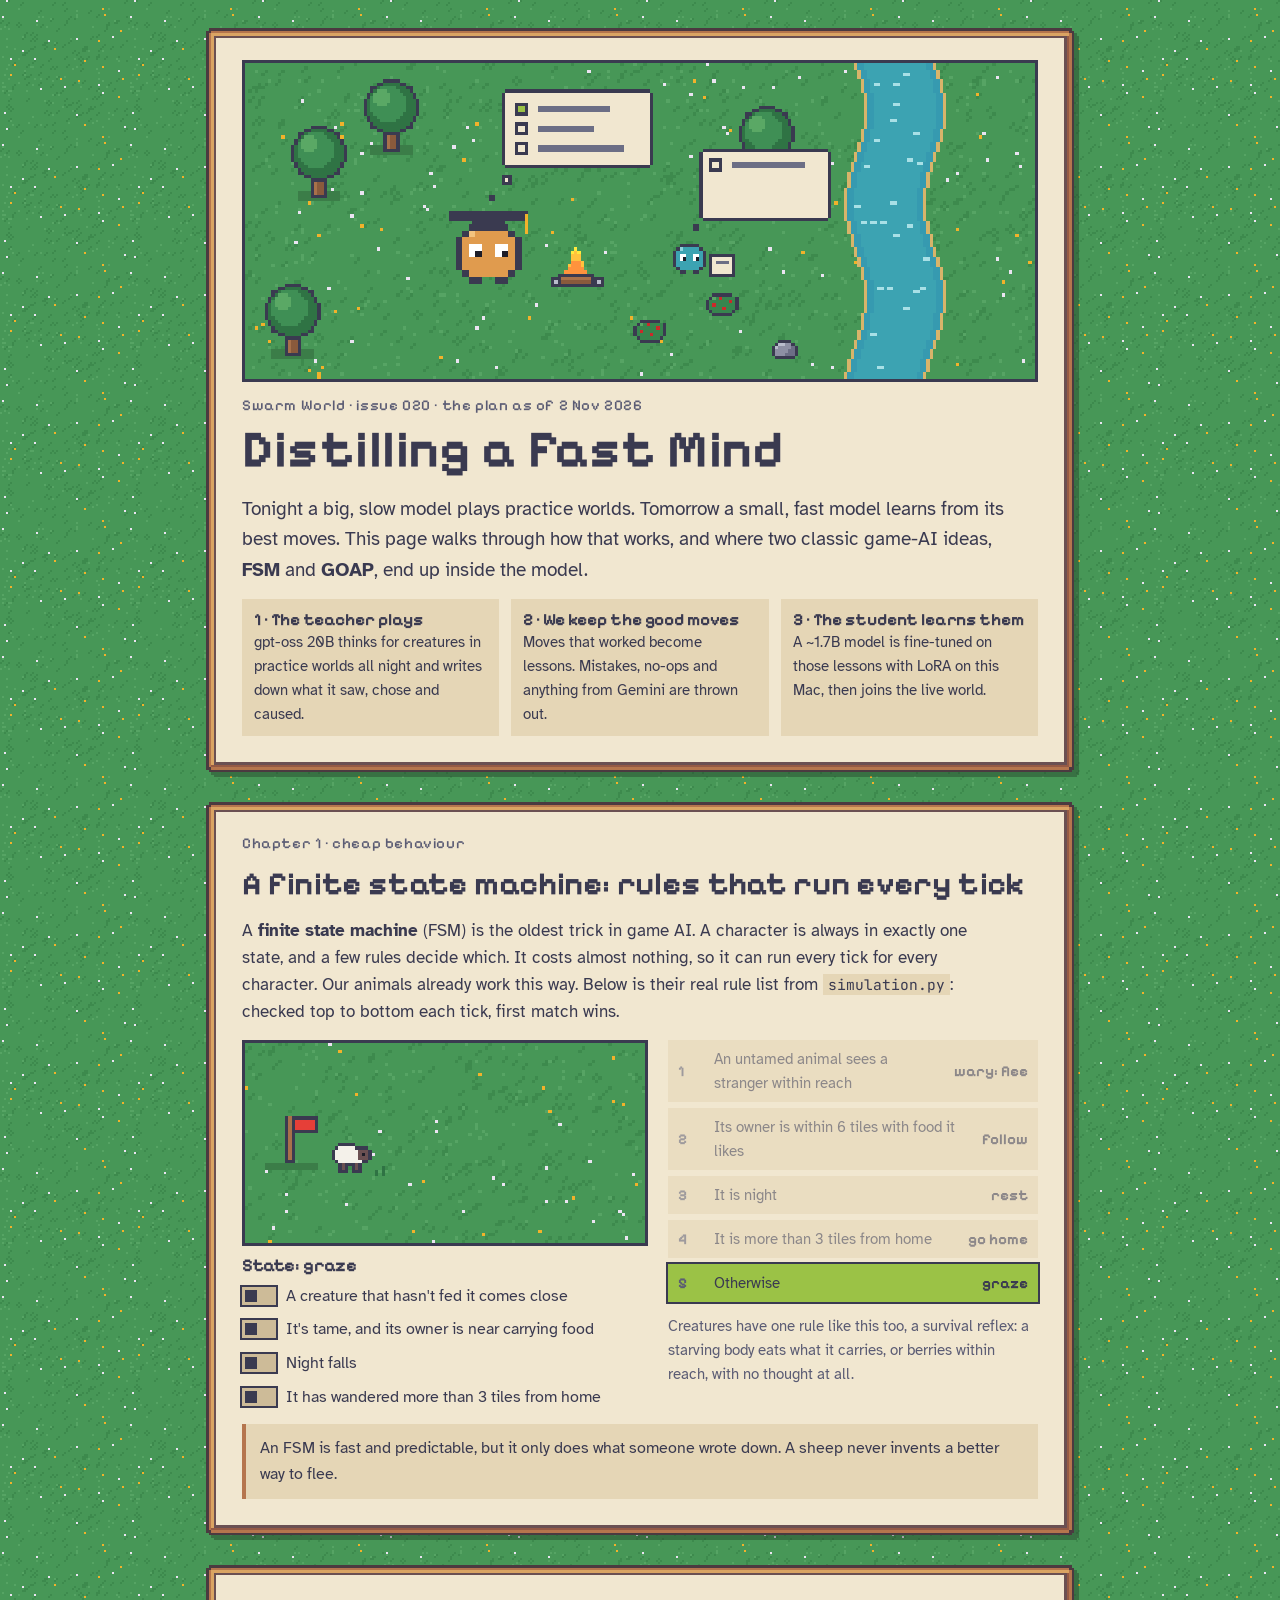
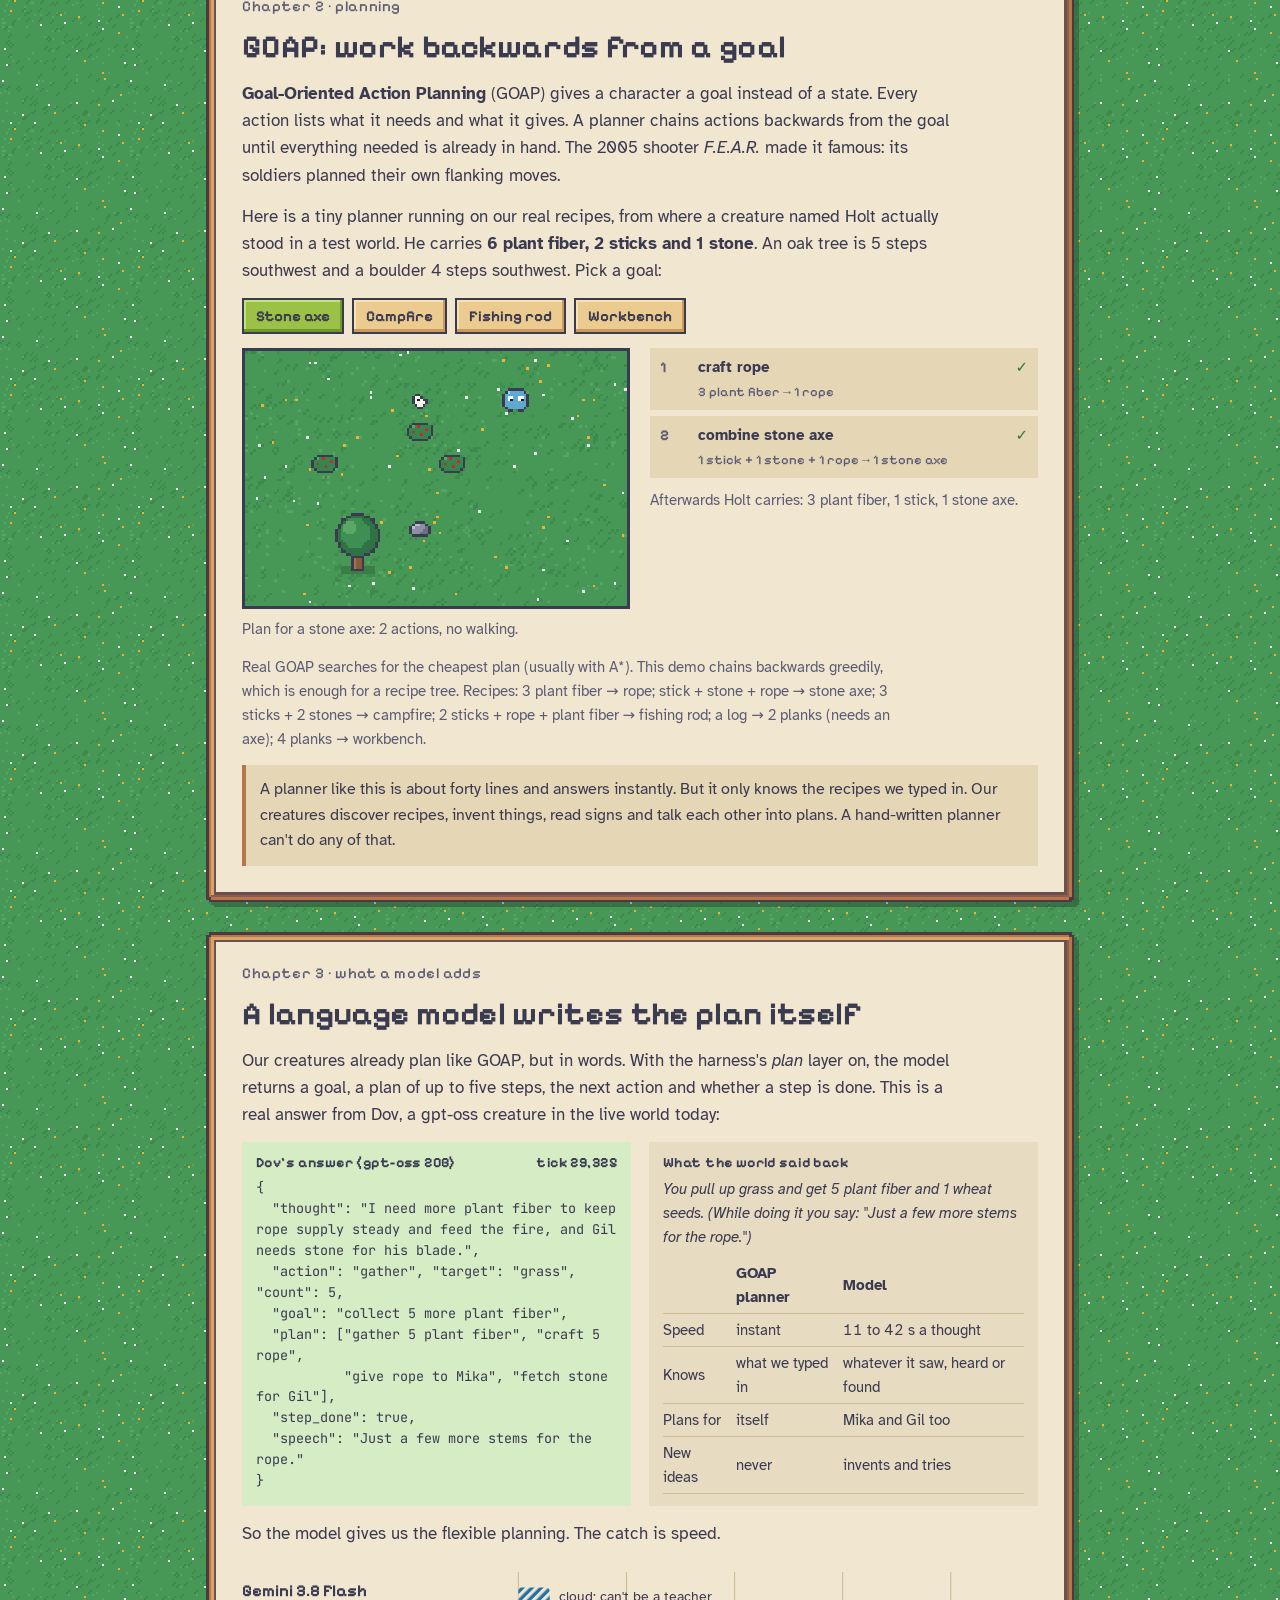
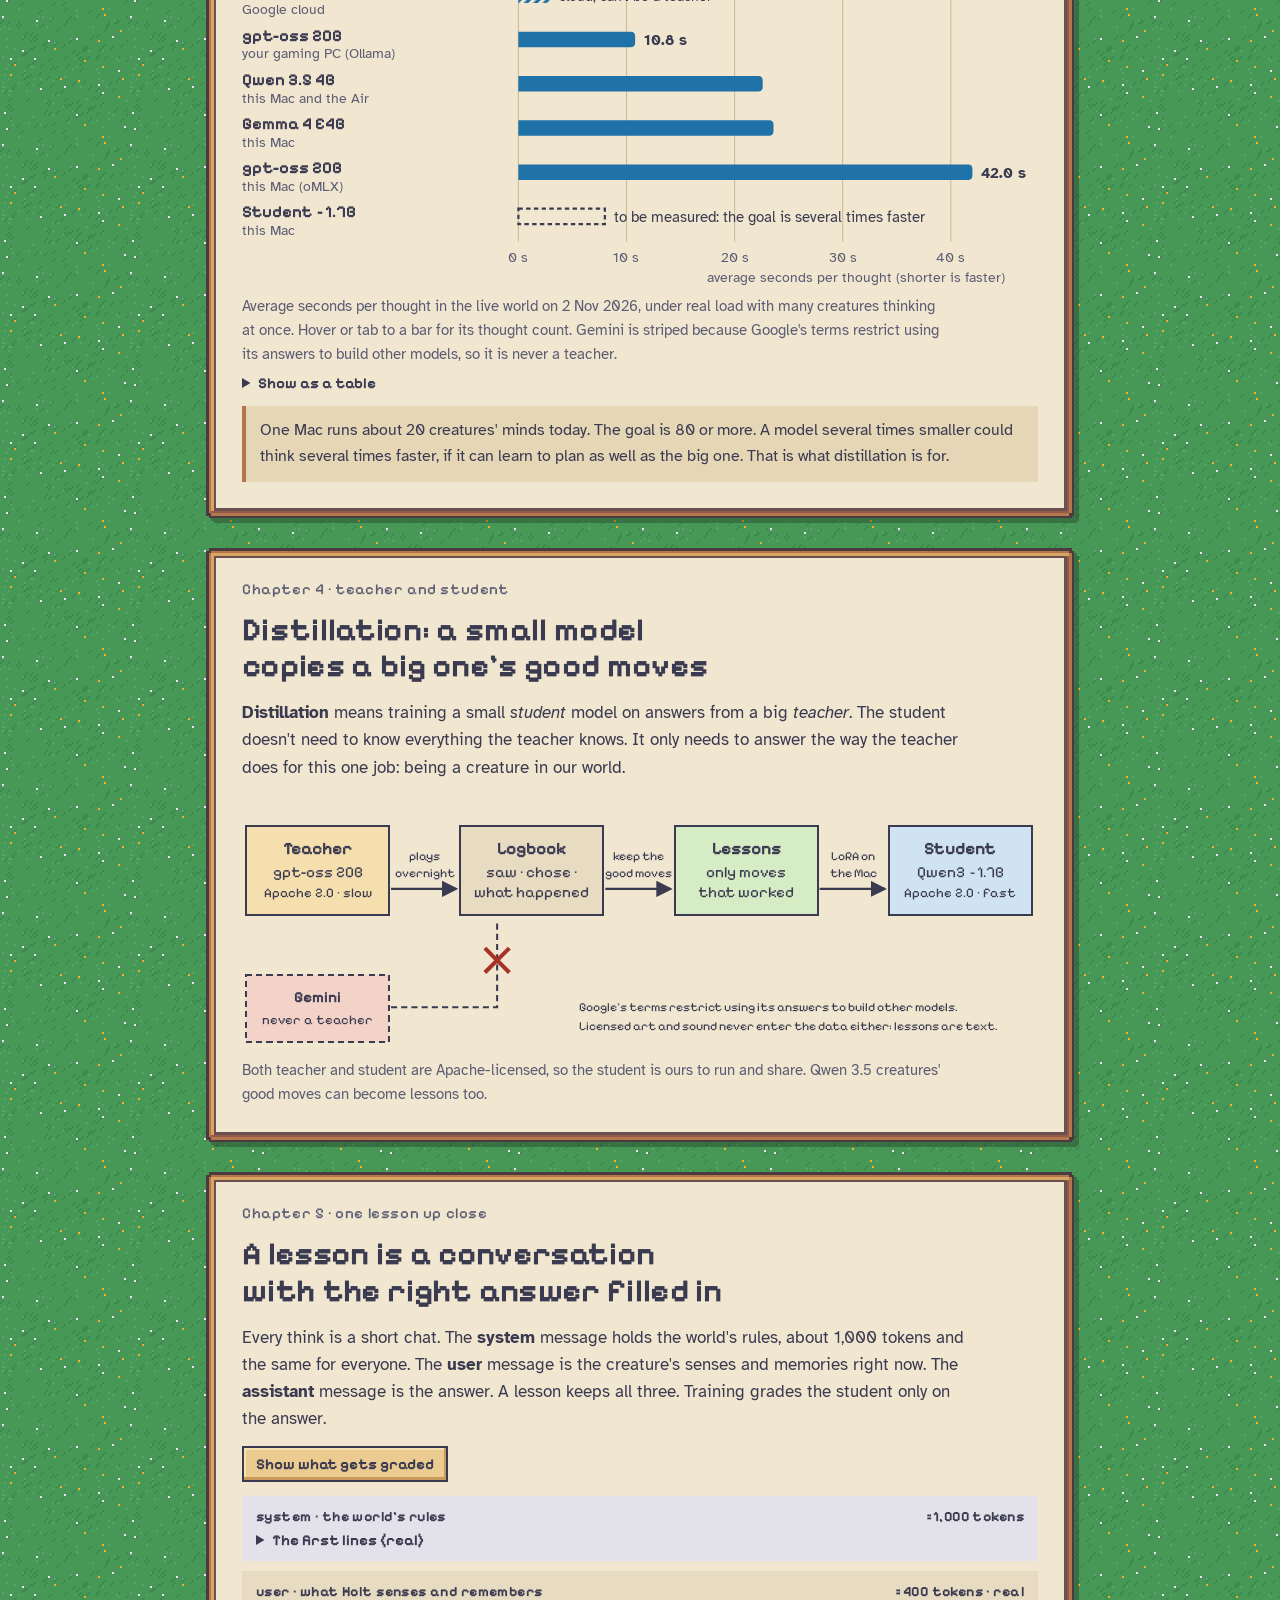
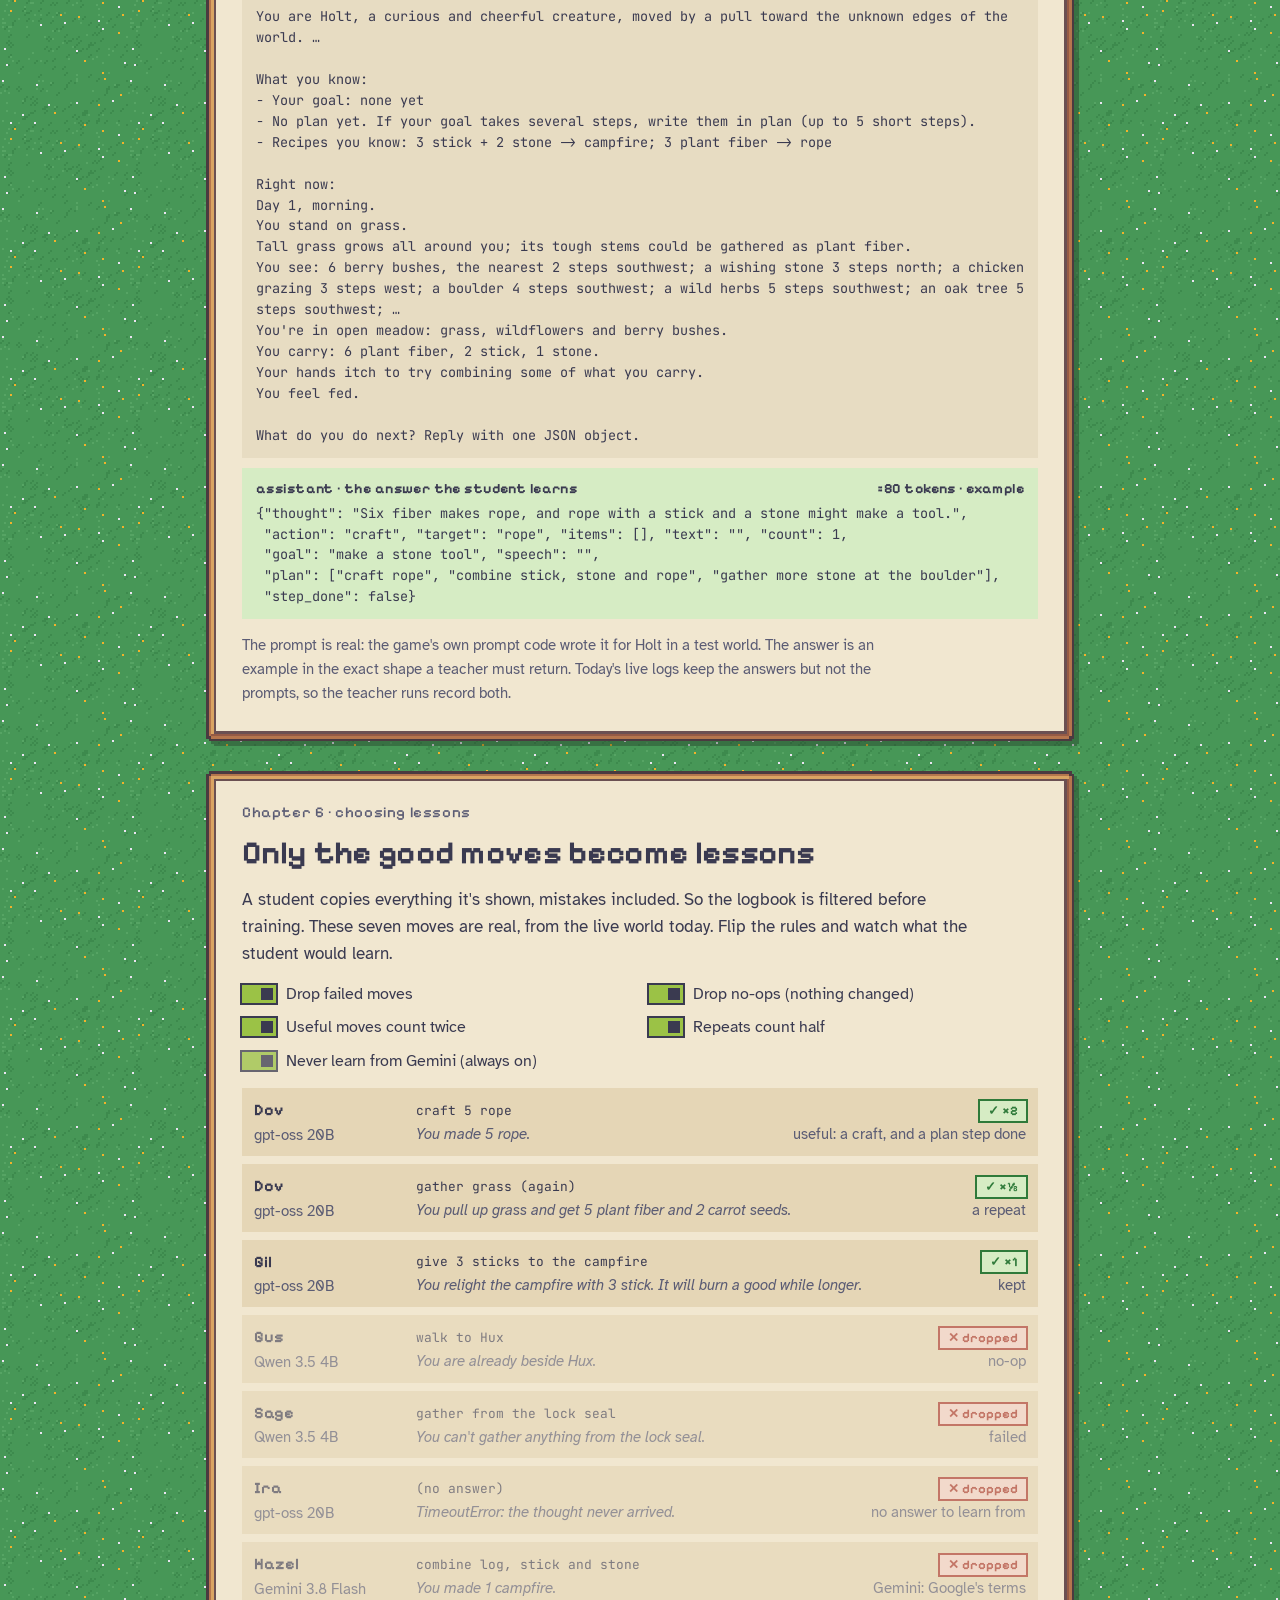
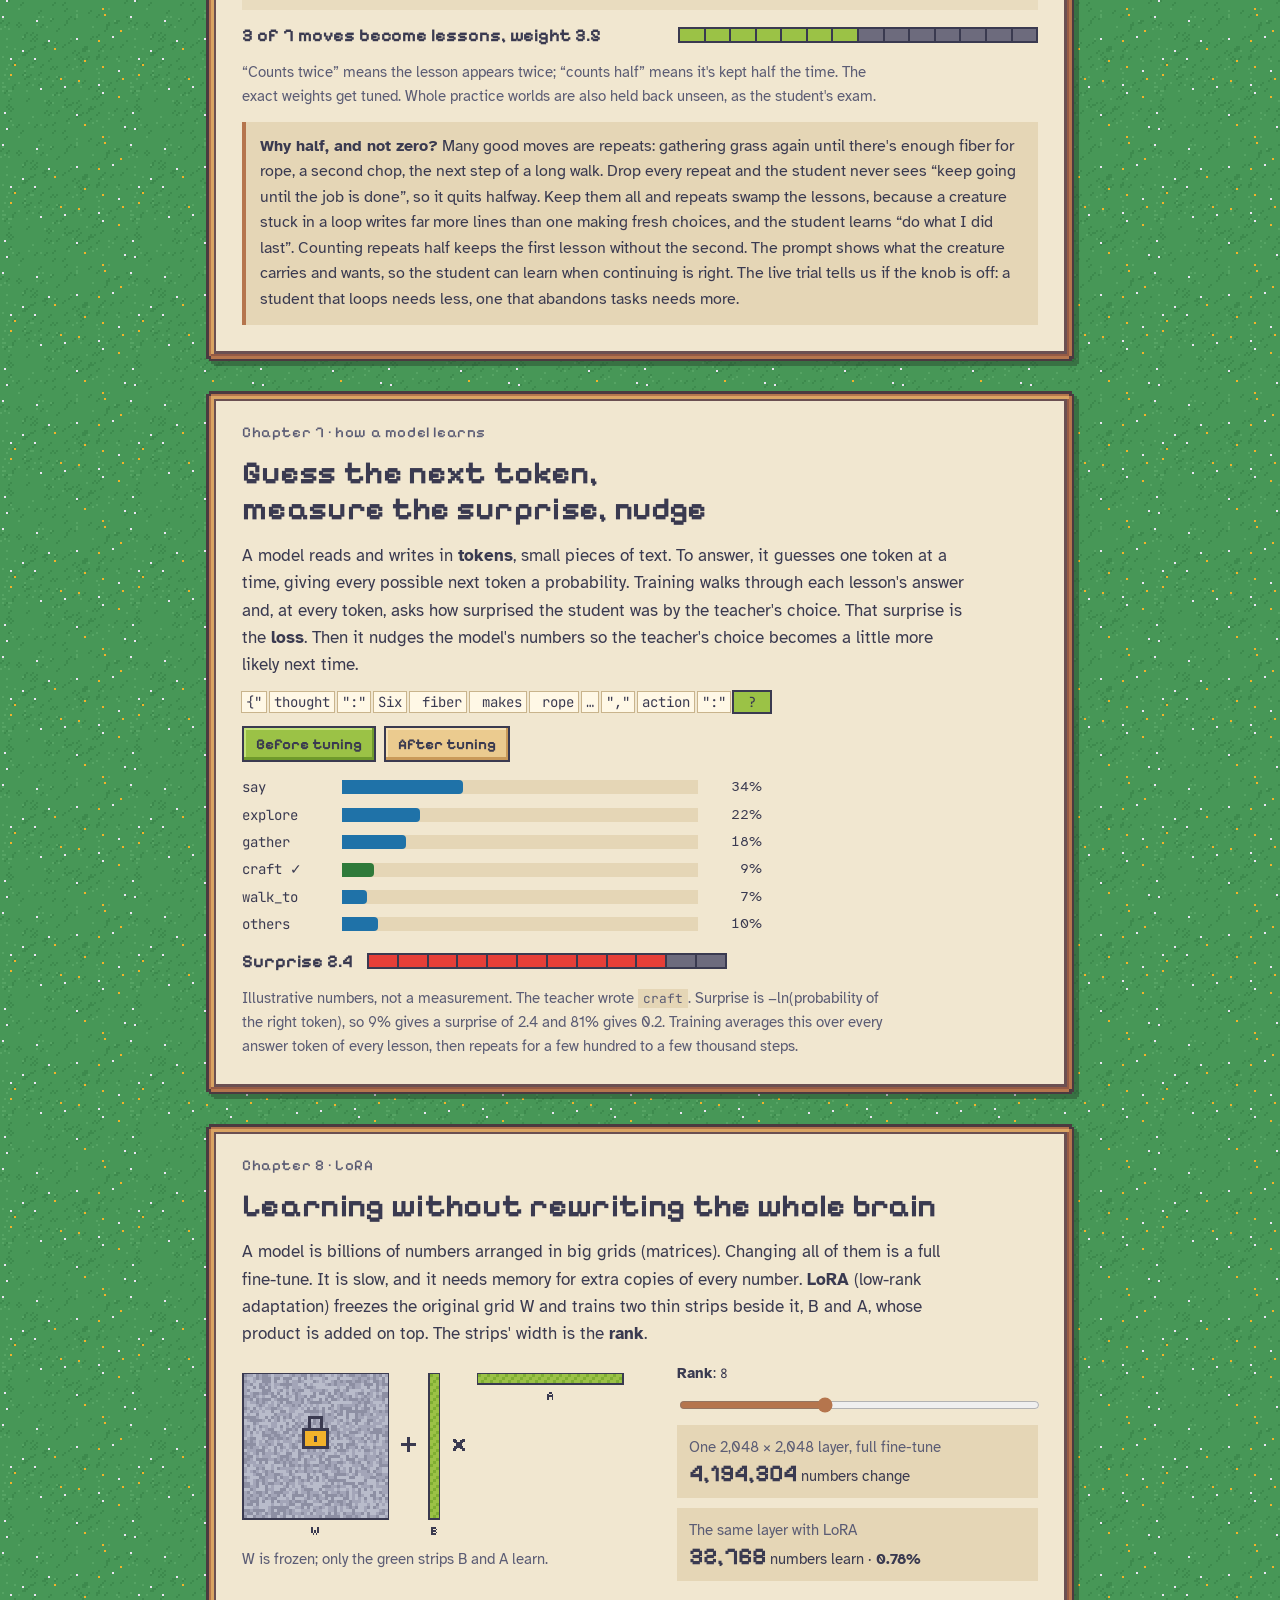
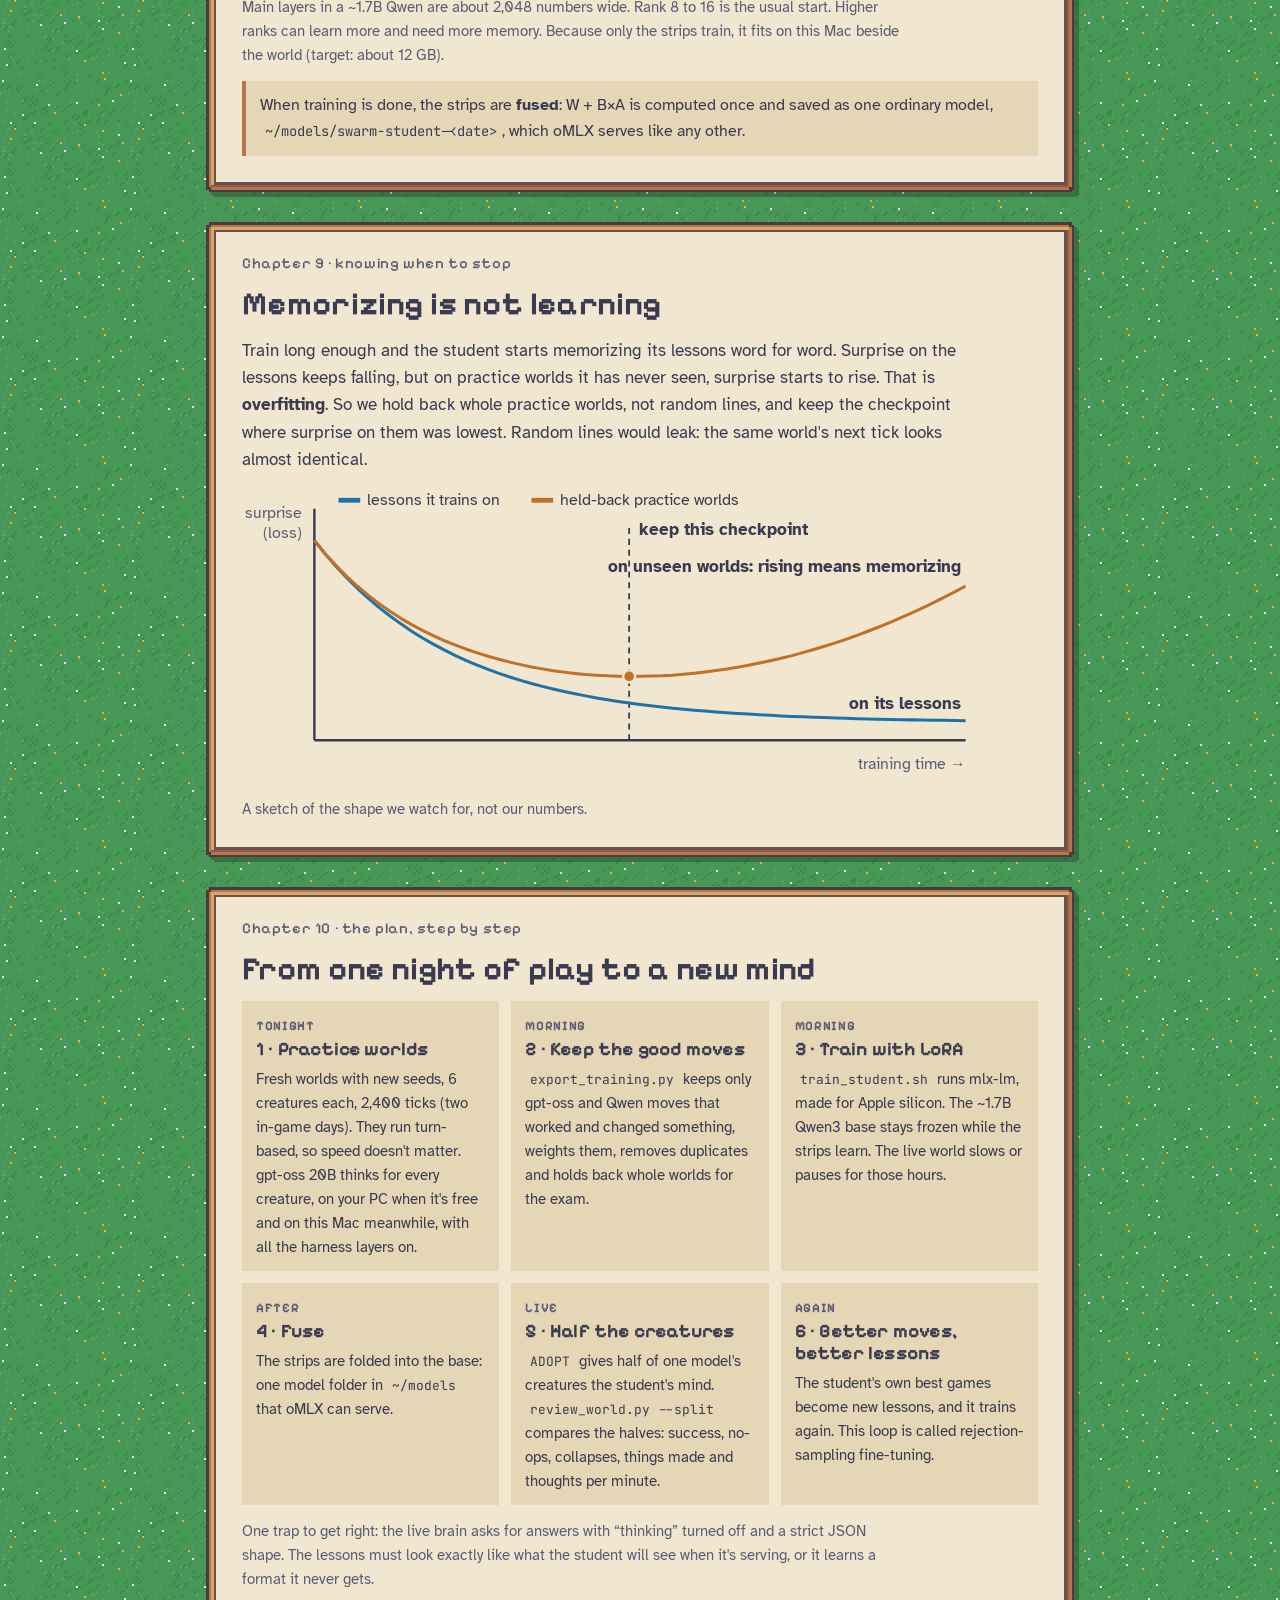
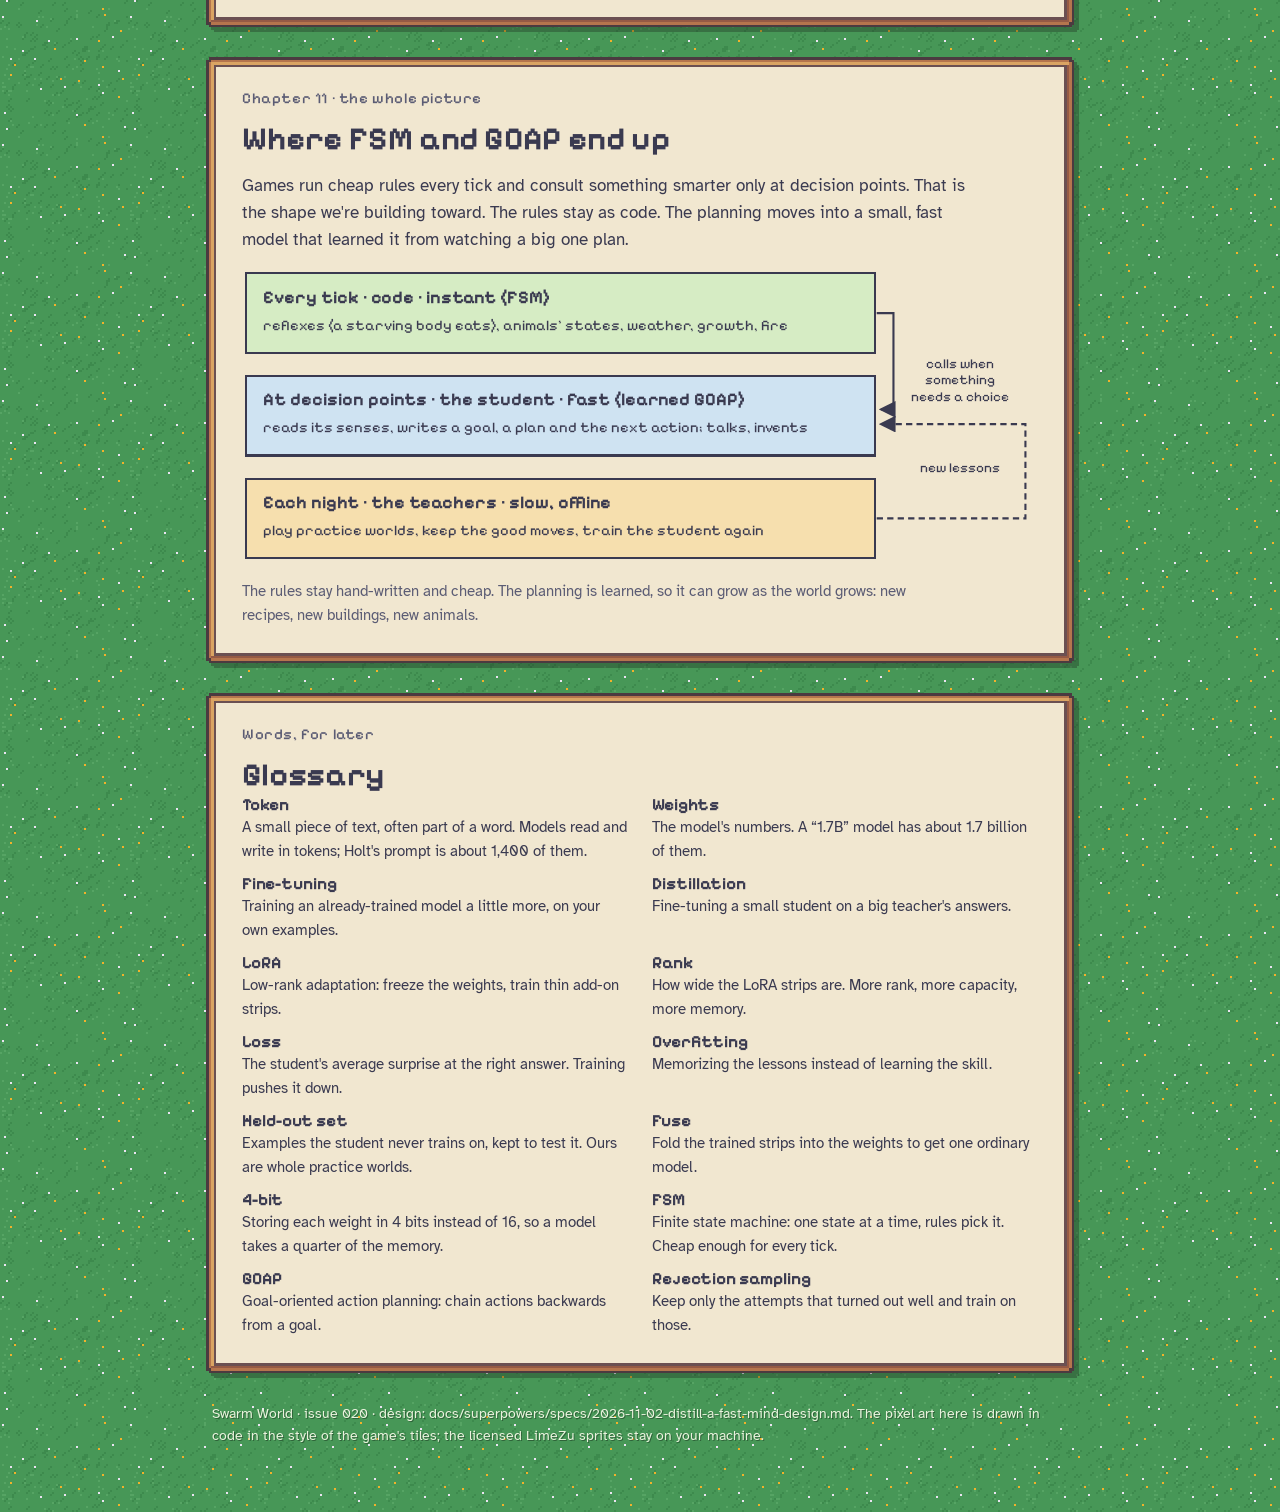
==== commit 88d94eb0: "Explainer: why repeats count half, not zero (the user's question) Co-Authored-By: Claude Opus 5.5 <n" ====
--- a/docs/explainers/distilling-a-fast-mind.html
+++ b/docs/explainers/distilling-a-fast-mind.html
@@ -415,6 +415,7 @@
     <div class="bar" id="tallyBar" aria-hidden="true" style="flex:1 1 220px"></div>
   </div>
   <p class="small muted">“Counts twice” means the lesson appears twice; “counts half” means it's kept half the time. The exact weights get tuned. Whole practice worlds are also held back unseen, as the student's exam.</p>
+  <p class="note"><strong>Why half, and not zero?</strong> Many good moves are repeats: gathering grass again until there's enough fiber for rope, a second chop, the next step of a long walk. Drop every repeat and the student never sees “keep going until the job is done”, so it quits halfway. Keep them all and repeats swamp the lessons, because a creature stuck in a loop writes far more lines than one making fresh choices, and the student learns “do what I did last”. Counting repeats half keeps the first lesson without the second. The prompt shows what the creature carries and wants, so the student can learn when continuing is right. The live trial tells us if the knob is off: a student that loops needs less, one that abandons tasks needs more.</p>
 </section>
 
 <!-- ============================================================ how learning works -->
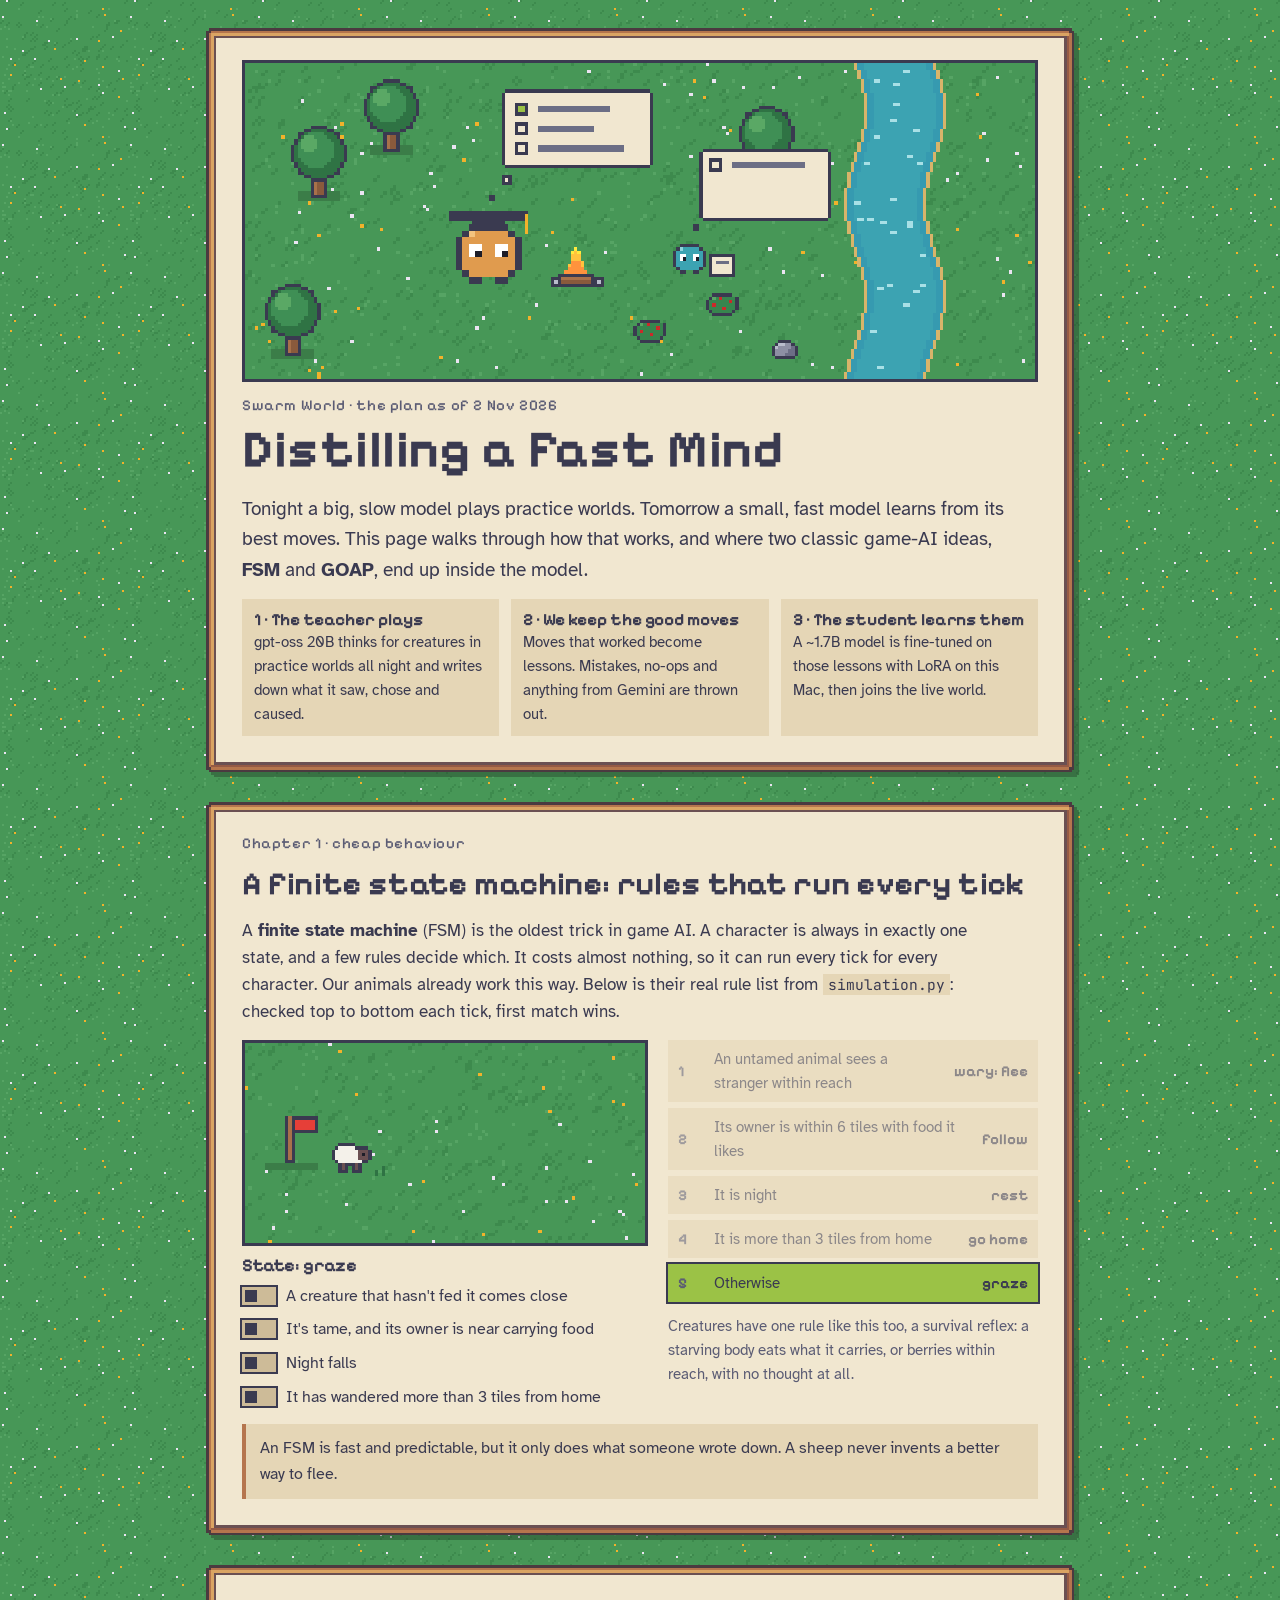
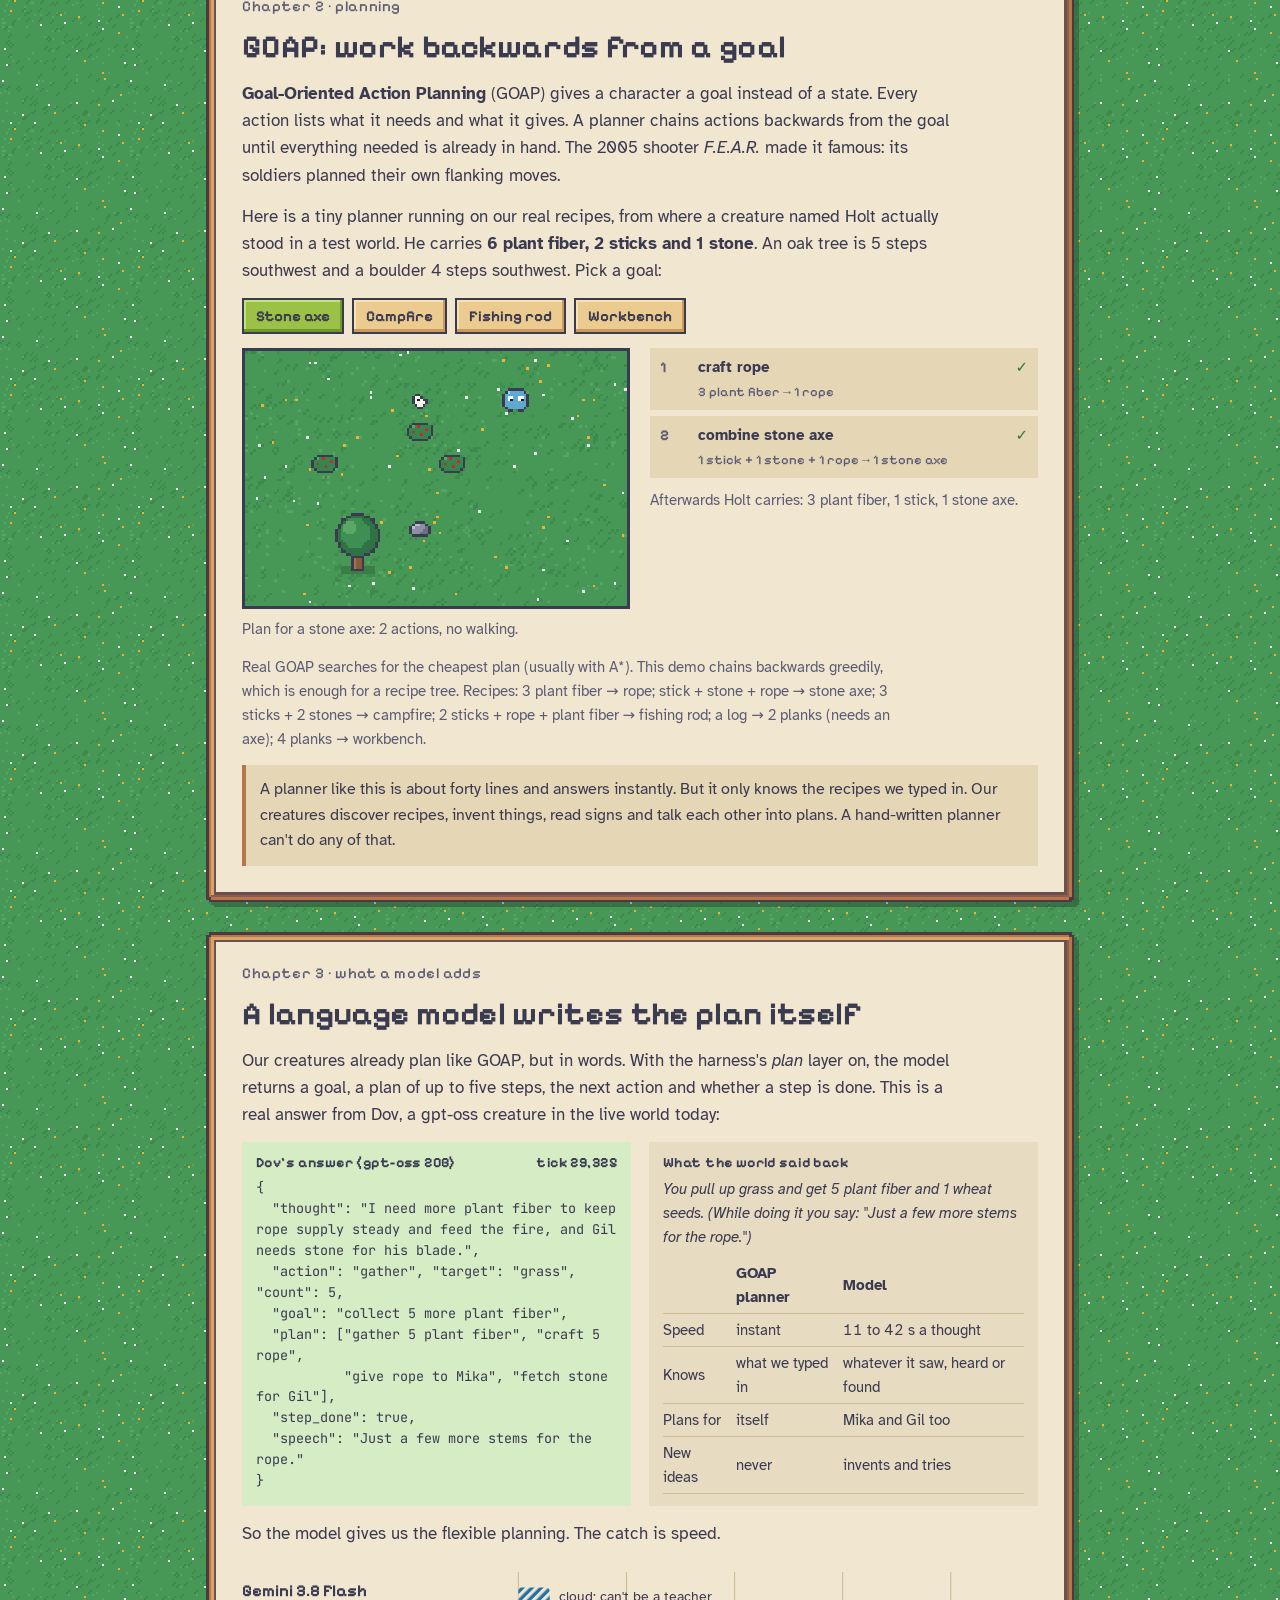
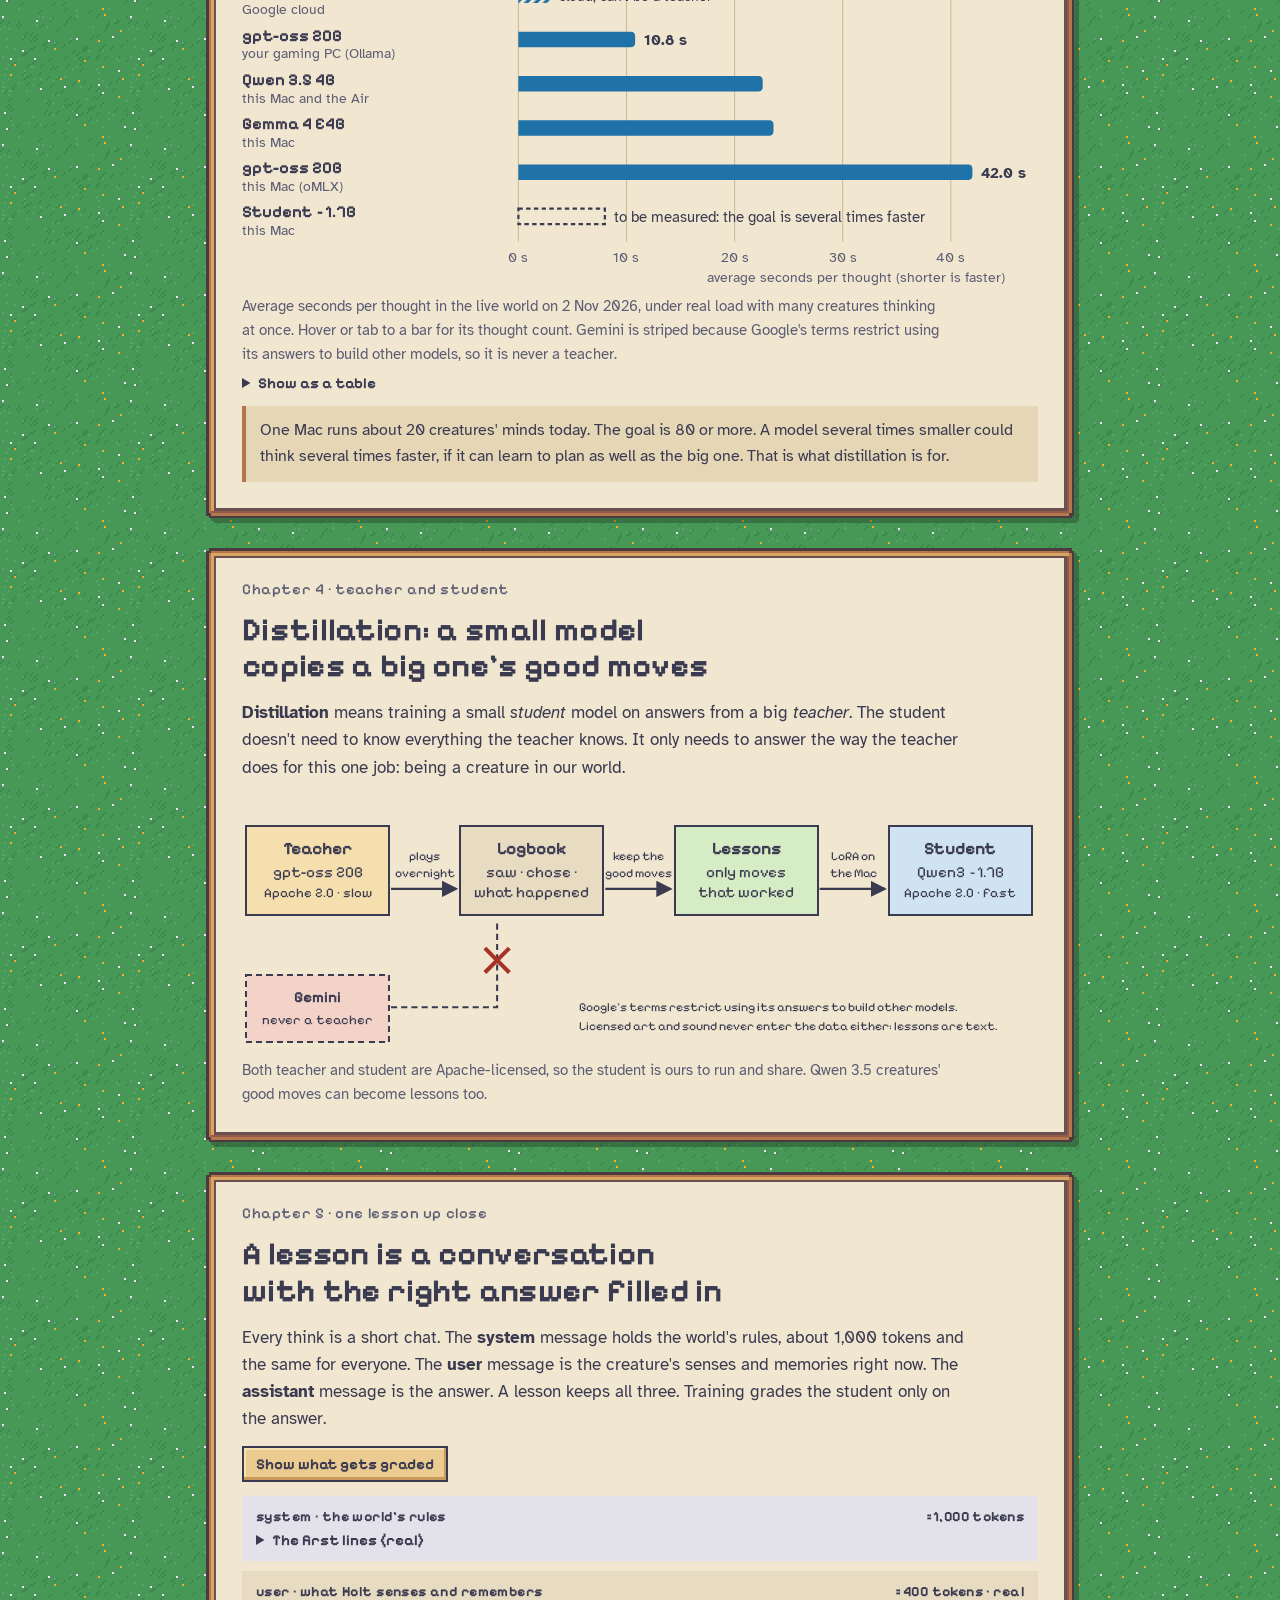
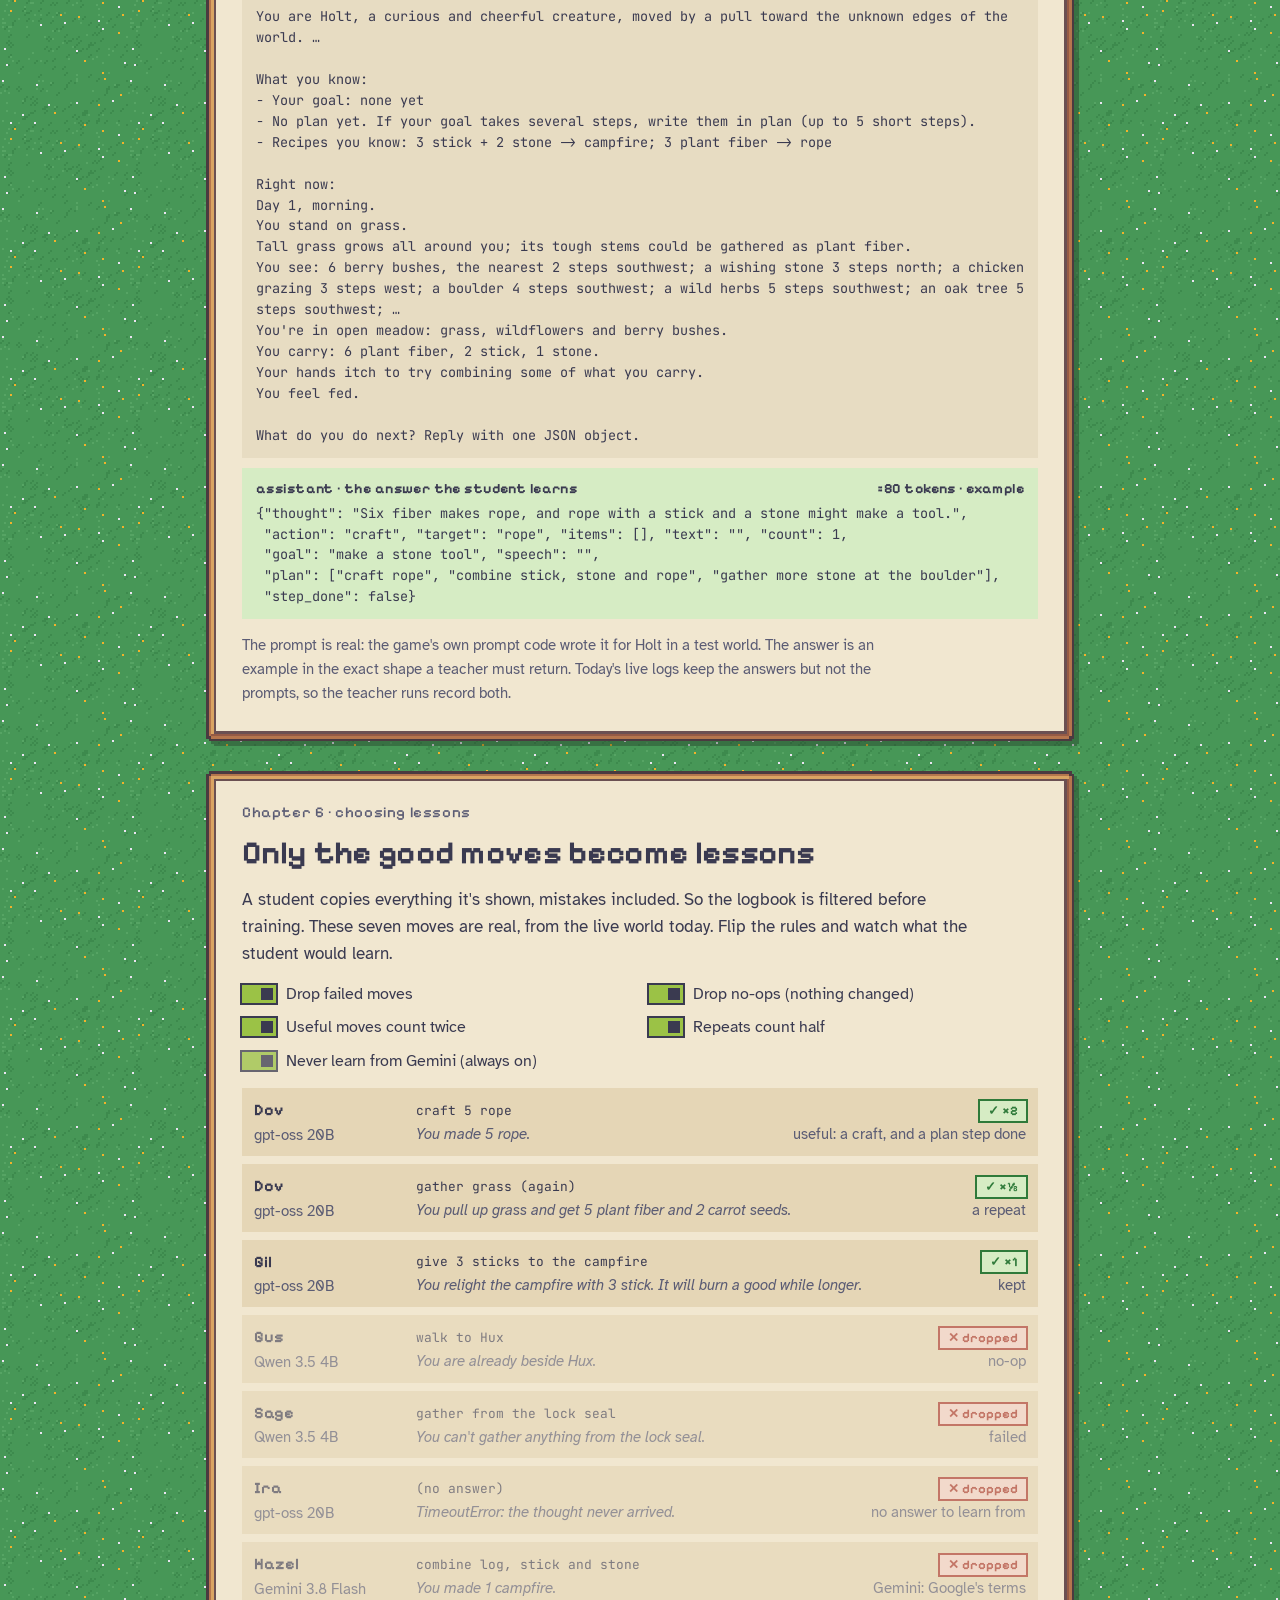
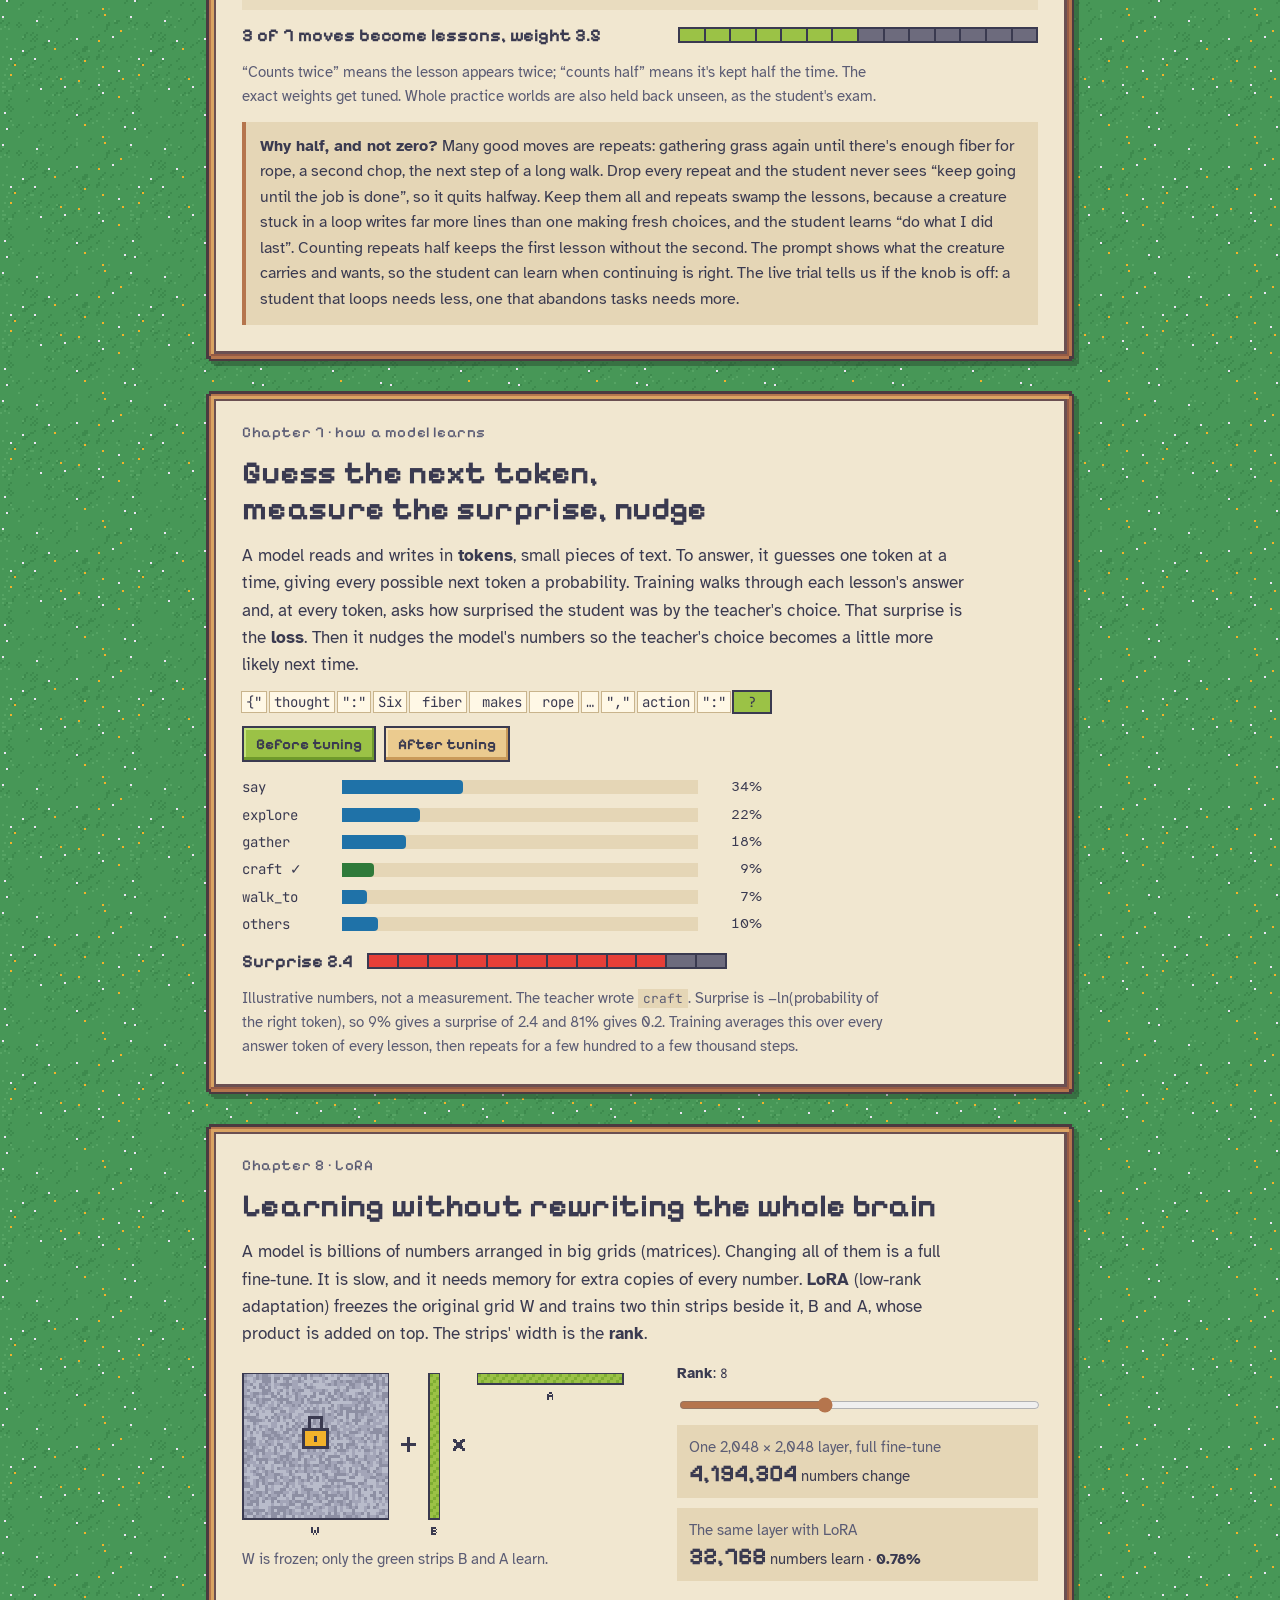
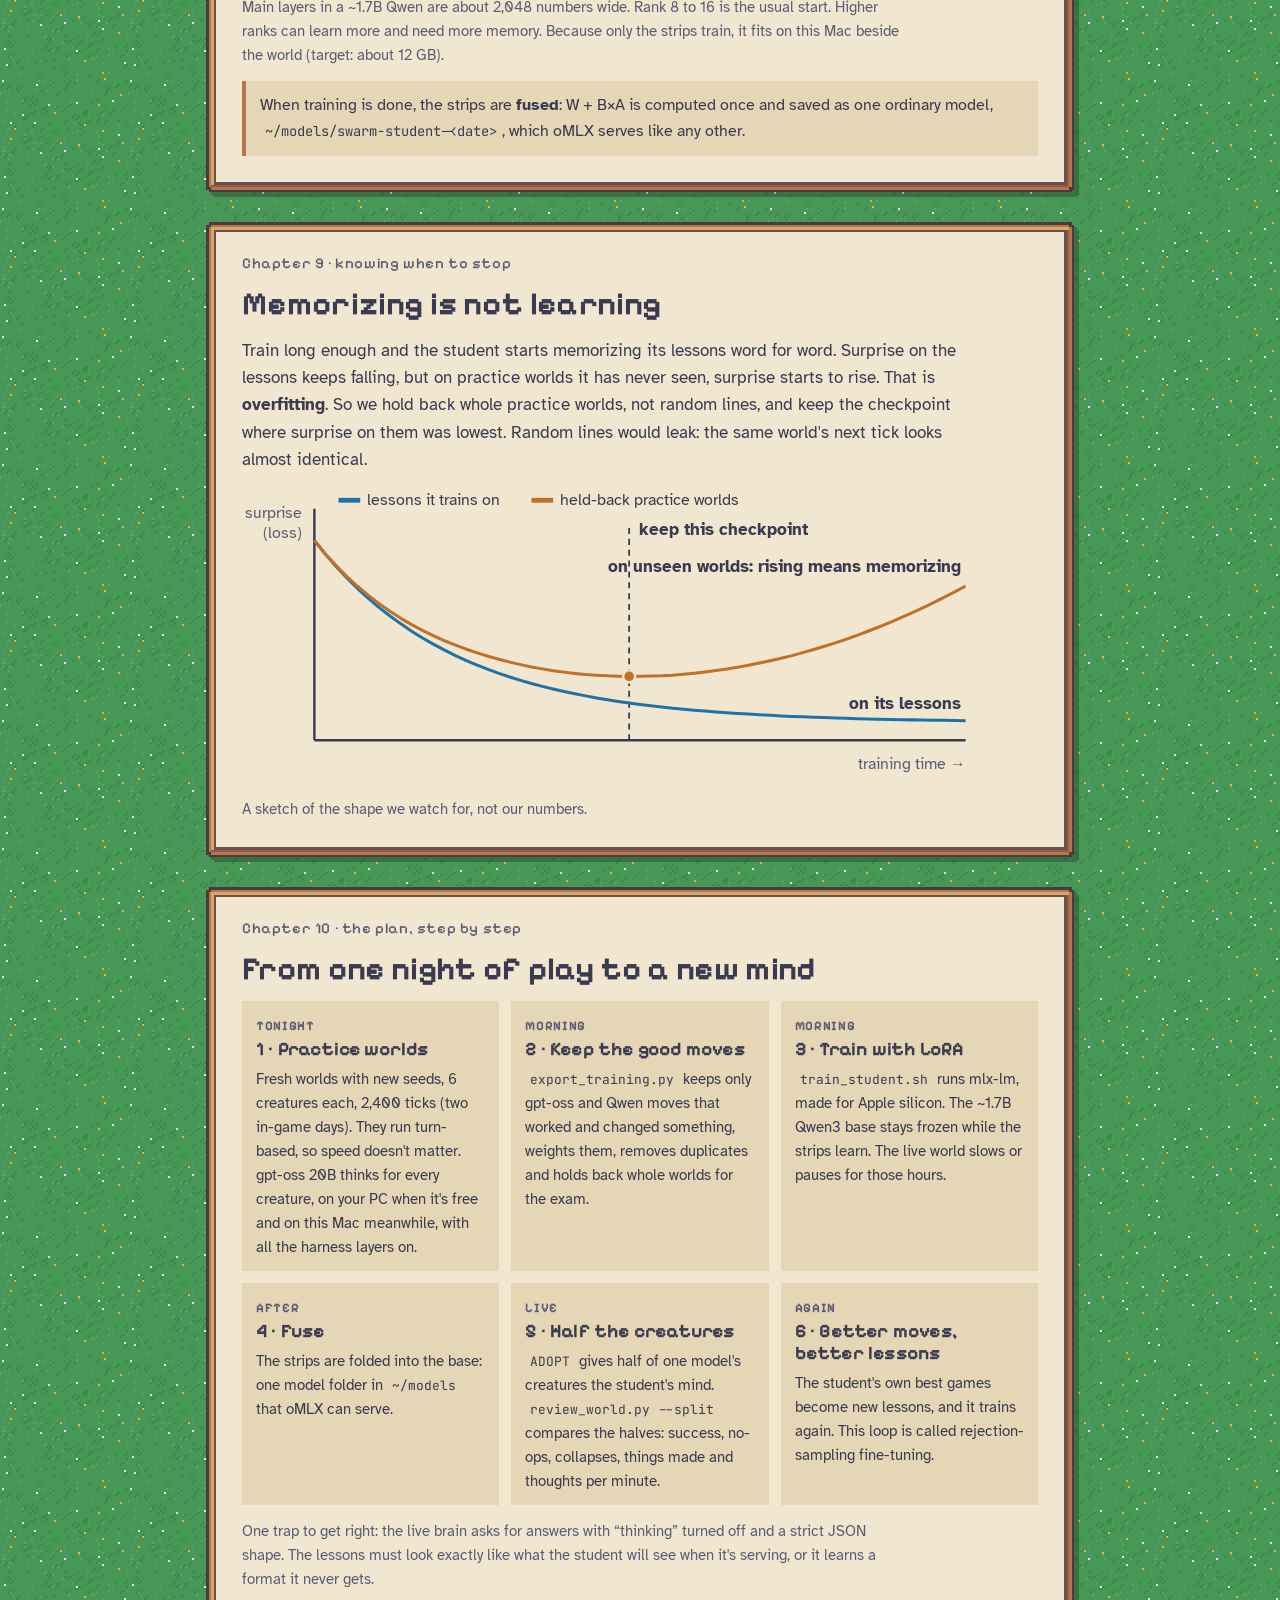
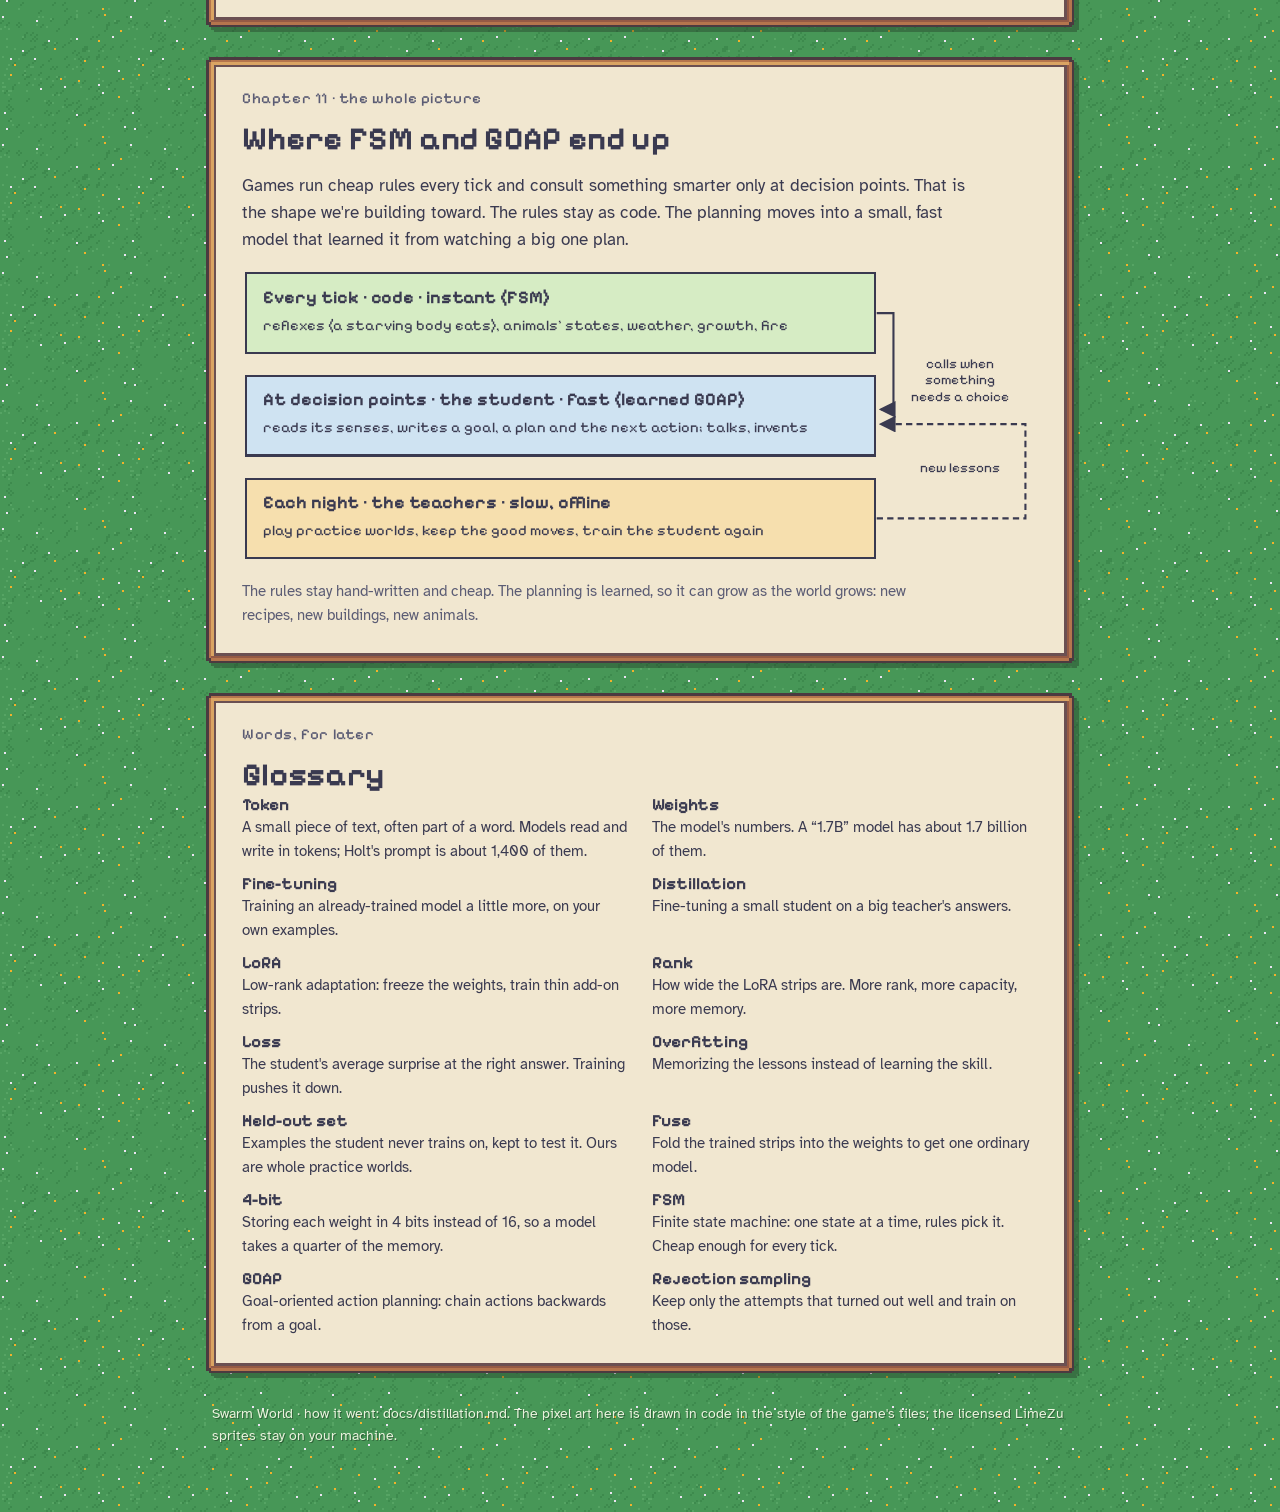
==== commit 33983892: "Ready to open source: MIT license, working notes and home addresses out of the repo The code is now " ====
--- a/docs/explainers/distilling-a-fast-mind.html
+++ b/docs/explainers/distilling-a-fast-mind.html
@@ -187,7 +187,7 @@
 <section class="panel hero" aria-labelledby="t">
   <canvas id="hero" class="px scene" width="240" height="96" role="img"
     aria-label="Pixel meadow: a big teacher creature with a mortarboard thinks a three-step plan by a campfire; a small student creature copies the plan into a notebook. A river flows on the right."></canvas>
-  <p class="eyebrow">Swarm World · issue 020 · the plan as of 2 Nov 2026</p>
+  <p class="eyebrow">Swarm World · the plan as of 2 Nov 2026</p>
   <h1 id="t">Distilling a Fast Mind</h1>
   <p class="lede">Tonight a big, slow model plays practice worlds. Tomorrow a small, fast model learns from its best moves. This page walks through how that works, and where two classic game-AI ideas, <strong>FSM</strong> and <strong>GOAP</strong>, end up inside the model.</p>
   <div class="short">
@@ -542,7 +542,7 @@
 </section>
 
 <footer>
-  <p>Swarm World · issue 020 · design: docs/superpowers/specs/2026-11-02-distill-a-fast-mind-design.md. The pixel art here is drawn in code in the style of the game's tiles; the licensed LimeZu sprites stay on your machine.</p>
+  <p>Swarm World · how it went: docs/distillation.md. The pixel art here is drawn in code in the style of the game's tiles; the licensed LimeZu sprites stay on your machine.</p>
 </footer>
 </main>
 
